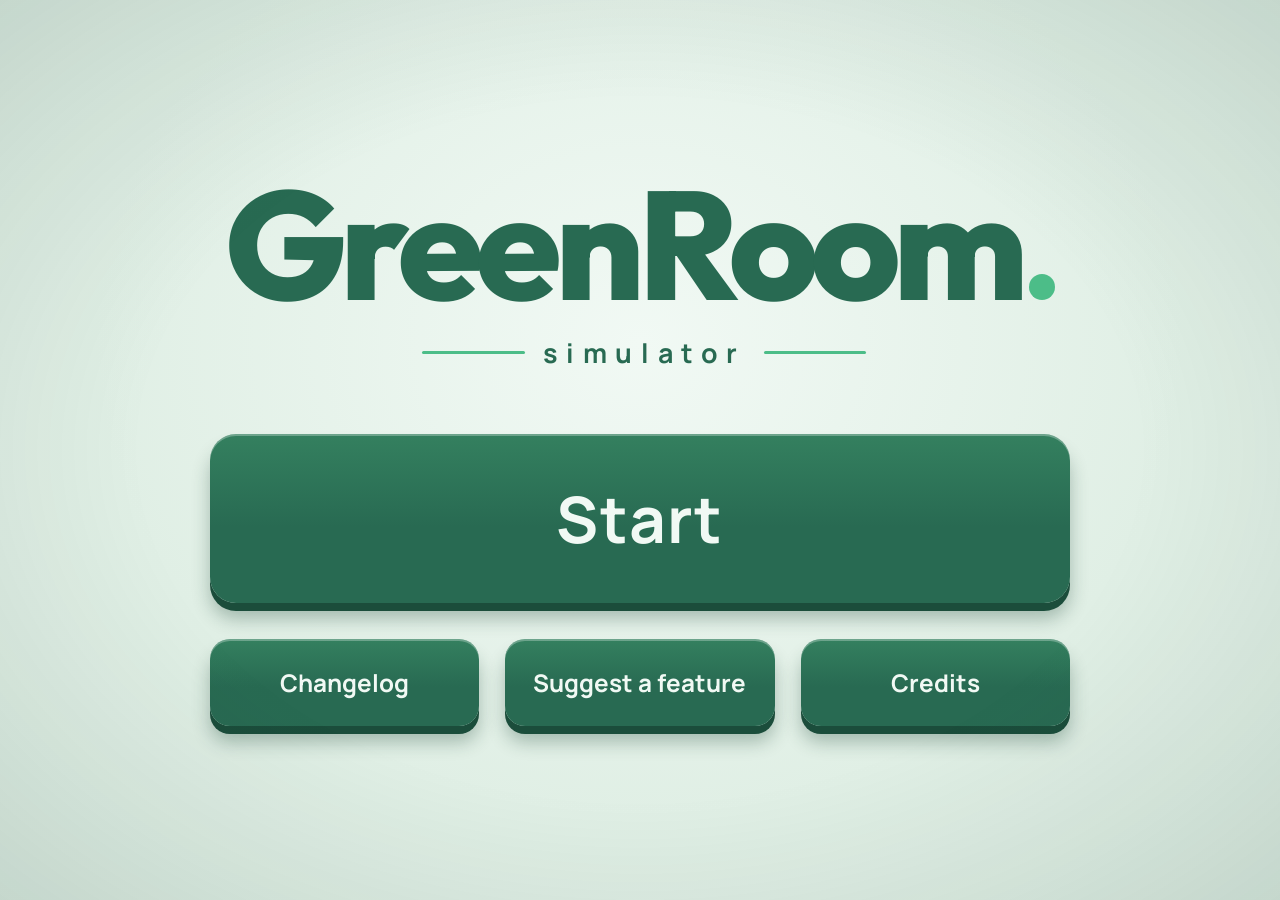
==== index.html @ e1359820 "Add files via upload" ====
<!DOCTYPE html>
<html lang="en">
<head>
  <meta charset="utf-8">
  <meta name="viewport" content="width=device-width, initial-scale=1">
  <title>GreenRoom Simulator</title>

  <!-- Fonts: Outfit (logo/titles) and Manrope (buttons/text). Falls back to system fonts if offline. -->
  <link rel="preconnect" href="https://fonts.googleapis.com">
  <link rel="preconnect" href="https://fonts.gstatic.com" crossorigin>
  <link href="https://fonts.googleapis.com/css2?family=Manrope:wght@700&family=Outfit:wght@800&display=swap" rel="stylesheet">

  <!-- Styles (each file covers one area, see the notes at the top of each) -->
  <link rel="stylesheet" href="css/base.css">     <!-- colours, buttons, screen switching -->
  <link rel="stylesheet" href="css/home.css">     <!-- home screen -->
  <link rel="stylesheet" href="css/pages.css">    <!-- page headers + placeholder pages -->
  <link rel="stylesheet" href="css/setup.css">    <!-- setup screen (settings + cast) -->
  <link rel="stylesheet" href="css/episode.css">  <!-- basic episode screen (GRX test UI) -->
</head>
<body>

  <!-- ==========================================================
       SCREENS
       Each screen is a <section class="screen" data-screen="name">.
       Only the one with class "is-active" is visible.
       Buttons with data-goto="name" switch to that screen
       (handled in js/main.js + js/navigation.js).
       The page address shows the screen too (e.g. index.html#setup),
       so the browser Back button works and you can jump straight
       to a screen while editing.
       ========================================================== -->


  <!-- ============ HOME ============ -->
  <section class="screen screen--home is-active" data-screen="home">

    <!-- Logo -->
    <div class="brand">
      <h1 class="wordmark">GreenRoom<i class="dot"></i></h1>
      <p class="tag">simulator</p>
    </div>

    <!-- Main menu -->
    <nav class="menu" aria-label="Main menu">
      <button class="btn start" data-goto="setup" data-autofocus>Start</button>
      <div class="row">
        <button class="btn minor" data-goto="changelog">Changelog</button>
        <button class="btn minor" data-goto="suggest">Suggest a feature</button>
        <button class="btn minor" data-goto="credits">Credits</button>
      </div>
    </nav>

  </section>


  <!-- ============ SETUP (opened by Start) ============
       LEFT:  season settings (format, premiere, finale)
              built by js/setup.js from js/data/options.js
       RIGHT: search + random on top, search results, then your cast
              built by js/cast.js from js/data/queens.js
       ============================================================ -->
  <section class="screen screen--setup" data-screen="setup" aria-labelledby="title-setup">
    <div class="page-head">
      <div class="page-header">
        <button class="btn back" data-goto="home">Back</button>
        <h2 class="page-title" id="title-setup" tabindex="-1" data-autofocus>Set up your season</h2>
      </div>
      <p class="page-sub">Choose the format on the left, then find your cast on the right.</p>
    </div>

    <div class="setup-body">

      <!-- LEFT: season settings -->
      <aside class="settings-panel" aria-label="Season settings">
        <h3 class="panel-title">Season settings</h3>
        <p class="settings-note">These options are placeholders for now. They are recorded, but don't change the season yet.</p>
        <div id="settings"></div>
      </aside>

      <!-- RIGHT: search, results, then your cast underneath -->
      <div class="cast-panel">
        <h3 class="panel-title">Find your cast</h3>

        <div class="cast-toolbar">
          <input class="search" id="queen-search" type="search" placeholder="Search queens" aria-label="Search queens" autocomplete="off">
          <button class="btn random" id="random-queen">Random queen</button>
        </div>
        <p class="results-count" id="results-count" aria-live="polite"></p>

        <!-- Results: a message until you search, then the top 10 queens (js/cast.js) -->
        <div class="results">
          <p class="empty-state" id="grid-message" hidden></p>
          <div class="queen-grid" id="queen-grid"></div>
        </div>

        <!-- Your cast: a card for every queen picked (built by js/cast.js) -->
        <div class="cast-box" role="region" aria-label="Your cast">
          <div class="cast-box-head">
            <div class="cast-box-title">
              <h3 class="panel-title">Your cast</h3>
              <span class="cast-count" id="cast-count"></span>
            </div>
            <div class="cast-box-actions">
              <button class="btn small" id="cast-clear">Clear</button>
              <button class="btn small" id="cast-continue" disabled>Continue</button>
            </div>
          </div>
          <p class="cast-hint" id="cast-hint"></p>
          <div class="cast-grid" id="cast-grid"></div>
        </div>
      </div>

    </div>

    <!-- Read out by screen readers when the cast changes -->
    <p class="sr-only" id="cast-status" aria-live="polite"></p>
  </section>


  <!-- ============ EPISODE (opened by Continue on the setup screen) ============
       Basic text output from GRX, built by js/episode.js. Replace later. -->
  <section class="screen screen--page screen--episode" data-screen="episode" aria-labelledby="title-episode">
    <div class="page-head">
      <div class="page-header">
        <button class="btn back" data-goto="setup">Back</button>
        <h2 class="page-title" id="title-episode" tabindex="-1" data-autofocus>Season</h2>
      </div>
    </div>
    <div class="episode-actions">
      <button class="btn" id="ep-next">Continue</button>
      <button class="btn" id="ep-all">Skip to end of season</button>
      <button class="btn" id="ep-new">New season</button>
      <button class="btn" id="ep-sim">Simulate 300 seasons</button>
    </div>
    <div class="episode-log" id="episode-log" aria-live="polite"></div>
  </section>


  <!-- ============ CHANGELOG ============ -->
  <section class="screen screen--page" data-screen="changelog" aria-labelledby="title-changelog">
    <div class="page-head">
      <div class="page-header">
        <button class="btn back" data-goto="home">Back</button>
        <h2 class="page-title" id="title-changelog" tabindex="-1" data-autofocus>Changelog</h2>
      </div>
    </div>
    <div class="placeholder-card">
      <p>Version history will show up here.</p>
    </div>
  </section>


  <!-- ============ SUGGEST A FEATURE ============ -->
  <section class="screen screen--page" data-screen="suggest" aria-labelledby="title-suggest">
    <div class="page-head">
      <div class="page-header">
        <button class="btn back" data-goto="home">Back</button>
        <h2 class="page-title" id="title-suggest" tabindex="-1" data-autofocus>Suggest a feature</h2>
      </div>
    </div>
    <div class="placeholder-card">
      <p>A way to send feature ideas will go here.</p>
    </div>
  </section>


  <!-- ============ CREDITS ============ -->
  <section class="screen screen--page" data-screen="credits" aria-labelledby="title-credits">
    <div class="page-head">
      <div class="page-header">
        <button class="btn back" data-goto="home">Back</button>
        <h2 class="page-title" id="title-credits" tabindex="-1" data-autofocus>Credits</h2>
      </div>
    </div>
    <div class="placeholder-card">
      <p>Credits will go here.</p>
    </div>
  </section>


  <!-- Scripts (defer = run after the page has loaded, in this order) -->
  <script src="js/data/queens.js" defer></script>
  <script src="js/data/options.js" defer></script>
  <script src="js/navigation.js" defer></script>
  <script src="js/setup.js" defer></script>
  <script src="js/cast.js" defer></script>
  <script src="js/grx/grx-config.js" defer></script>
  <script src="js/grx/grx-engine.js" defer></script>
  <script src="js/episode.js" defer></script>
  <script src="js/main.js" defer></script>
</body>
</html>
---- css/base.css ----
/* ==========================================================================
   GreenRoom Simulator - css/base.css
   Shared foundations used by every screen. Load this first.
   Sections:
     1. Design tokens (colours and fonts, edit the look here)
     2. Base / page
     3. Screens (show/hide + switching animation)
     4. Buttons (shared 3D look)
     5. Accessibility (reduced motion)
   ========================================================================== */


/* ---------- 1. Design tokens ----------
   One hue family (green ~150deg). Change a value here and it updates everywhere. */
:root {
  /* Page */
  --bg: #e0efe5;
  --bg-glow: #f1f9f4;

  /* Main green: text and buttons */
  --ink: #286a52;
  --ink-light: #34805f;        /* top of the button gradient */
  --ink-edge: #1b4d3b;         /* the 3D "underside" of buttons */
  --ink-deep: #123a2b;         /* dark text on bright accent */

  /* Bright accent: hover states, logo dot */
  --accent: #4cbd88;
  --accent-light: #67d09f;     /* top of the hover gradient */
  --accent-edge: #2f9266;
  --accent-soft: rgba(76, 189, 136, 0.5);
  --accent-clear: rgba(76, 189, 136, 0);

  --pale: #f1f9f4;             /* light text on dark green */
  --mint: #8ce6b9;             /* light green for small highlights on dark */

  /* Fonts */
  --font-logo: "Outfit", "Arial Black", Impact, sans-serif;
  --font-body: "Manrope", "Segoe UI", "Helvetica Neue", Arial, sans-serif;
}


/* ---------- 2. Base / page ---------- */
* { box-sizing: border-box; }

/* Make the "hidden" attribute always win over display settings */
[hidden] { display: none !important; }

/* Text for screen readers only */
.sr-only {
  position: absolute;
  width: 1px;
  height: 1px;
  margin: -1px;
  padding: 0;
  overflow: hidden;
  clip: rect(0 0 0 0);
  white-space: nowrap;
  border: 0;
}

html, body {
  margin: 0;
  min-height: 100%;
}

body {
  font-family: var(--font-body);
  color: var(--ink);
  background: radial-gradient(ellipse at 50% 38%, var(--bg-glow) 0%, var(--bg) 60%);
  background-attachment: fixed;
  overflow-x: hidden;
}

/* Very light vignette for depth. Raise the last number (0.13) for a stronger one. */
body::after {
  content: "";
  position: fixed;
  inset: 0;
  pointer-events: none;
  background: radial-gradient(ellipse at center, transparent 55%, rgba(18, 58, 43, 0.13) 100%);
}


/* ---------- 3. Screens ----------
   Only the screen with .is-active is shown (js/navigation.js toggles it). */
.screen {
  display: none;
  min-height: 100vh;
  flex-direction: column;
  align-items: center;
  padding: clamp(24px, 5vh, 64px) clamp(18px, 5vw, 80px);
  text-align: center;
}

.screen.is-active {
  display: flex;
  animation: screen-in 0.25s ease both;
}

@keyframes screen-in {
  from { opacity: 0; transform: translateY(8px); }
  to   { opacity: 1; transform: none; }
}


/* ---------- 4. Buttons (shared 3D look) ----------
   --edge = colour of the solid underside, --lift = how tall the underside is. */
.btn {
  --edge: var(--ink-edge);
  --lift: 8px;

  width: 100%;
  font: inherit;
  font-weight: 700;
  color: var(--pale);
  background: linear-gradient(180deg, var(--ink-light) 0%, var(--ink) 55%);
  border: 0;
  border-radius: 20px;
  cursor: pointer;
  position: relative;
  touch-action: manipulation;                     /* no double-tap-to-zoom delay */
  -webkit-tap-highlight-color: transparent;
  box-shadow:
    inset 0 2px 0 rgba(255, 255, 255, 0.28),                      /* top highlight */
    0 var(--lift) 0 var(--edge),                                   /* solid underside */
    0 calc(var(--lift) + 8px) 18px rgba(18, 58, 43, 0.3);          /* soft drop shadow */
  transition: transform 0.14s ease, background 0.14s ease, color 0.14s ease, box-shadow 0.14s ease;
}

/* Invisible extra hit area above and below the button. The button moves when
   pressed, and without this a click near its top edge could end up "off" the
   button and be ignored. */
.btn::after {
  content: "";
  position: absolute;
  inset: -10px 0;
}

/* Keyboard focus: lift, grow, turn bright green */
.btn:not(:disabled):focus-visible {
  --edge: var(--accent-edge);
  --lift: 10px;
  transform: translateY(-3px) scale(1.05);
  background: linear-gradient(180deg, var(--accent-light) 0%, var(--accent) 55%);
  color: var(--ink-deep);
  outline: none;
}

/* Mouse hover: same look. Only on devices that really hover (mouse/trackpad).
   On touch screens a hover style "sticks" after a tap, and the browser can
   swallow the first tap, so you had to tap twice. */
@media (hover: hover) and (pointer: fine) {
  .btn:not(:disabled):hover {
    --edge: var(--accent-edge);
    --lift: 10px;
    transform: translateY(-3px) scale(1.05);
    background: linear-gradient(180deg, var(--accent-light) 0%, var(--accent) 55%);
    color: var(--ink-deep);
    outline: none;
  }

  /* Pressed while hovered: keep the same size, only sink (size stays the same
     so the pointer can't slip off the edge) */
  .btn:not(:disabled):hover:active {
    transform: translateY(5px) scale(1.05);
  }
}

/* Pressed: sink into the page */
.btn:not(:disabled):active {
  --lift: 2px;
  transform: translateY(5px);
}

/* Disabled: faded and flat */
.btn:disabled {
  opacity: 0.45;
  cursor: not-allowed;
  box-shadow:
    inset 0 2px 0 rgba(255, 255, 255, 0.2),
    0 4px 0 var(--edge);
}


/* ---------- 5. Accessibility ---------- */
@media (prefers-reduced-motion: reduce) {
  .screen.is-active { animation: none; }
  .btn { transition: none; }
}
---- css/home.css ----
/* ==========================================================================
   GreenRoom Simulator - css/home.css
   The home screen: logo (wordmark) and the main menu buttons.
   Sections:
     1. Home screen layout, logo and menu
     2. Accessibility (reduced motion)
   ========================================================================== */


/* ---------- 1. Home screen ---------- */
.screen--home {
  justify-content: center;
  gap: clamp(36px, 7vh, 80px);
}

/* Logo (wordmark) */
.brand { user-select: none; }

.wordmark {
  margin: 0;
  font-family: var(--font-logo);
  font-weight: 800;
  font-size: clamp(3.4rem, 12vw, 12rem);   /* min, scales with screen, max */
  line-height: 0.9;
  letter-spacing: -0.045em;
  color: var(--ink);
  white-space: nowrap;
}

/* The pulsing green dot after "GreenRoom" */
.dot {
  display: inline-block;
  width: 0.17em;
  height: 0.17em;
  margin-left: 0.05em;
  border-radius: 50%;
  background: var(--accent);
  animation: live 2.6s ease-out infinite;
}

@keyframes live {
  0%   { box-shadow: 0 0 0 0 var(--accent-soft); }
  70%  { box-shadow: 0 0 0 0.2em var(--accent-clear); }
  100% { box-shadow: 0 0 0 0 var(--accent-clear); }
}

/* "simulator" underneath, with a line either side */
.tag {
  margin: clamp(14px, 2.4vh, 28px) 0 0;
  display: flex;
  align-items: center;
  justify-content: center;
  gap: 18px;
  padding-left: 0.32em;          /* balances the letter-spacing */
  font-weight: 700;
  font-size: clamp(1rem, 2.1vw, 1.7rem);
  letter-spacing: 0.32em;
  color: var(--ink);
}

.tag::before,
.tag::after {
  content: "";
  width: clamp(36px, 8vw, 120px);
  height: 3px;
  border-radius: 2px;
  background: var(--accent);
}

/* Menu layout */
.menu {
  width: min(100%, 860px);
  display: flex;
  flex-direction: column;
  gap: clamp(22px, 3.6vw, 36px);
}

/* The three smaller buttons in a line */
.row {
  display: grid;
  grid-template-columns: repeat(3, 1fr);
  gap: clamp(14px, 2.2vw, 26px);
}

/* The big main button */
.btn.start {
  font-size: clamp(2.3rem, 5vw, 4.2rem);
  padding: clamp(24px, 4.6vh, 48px) 20px;
  border-radius: 26px;
  letter-spacing: 0.02em;
}

/* The three smaller buttons */
.btn.minor {
  font-size: clamp(0.95rem, 1.9vw, 1.55rem);
  padding: clamp(16px, 3vh, 30px) 12px;
}

/* Phones: stack the three small buttons */
@media (max-width: 560px) {
  .row { grid-template-columns: 1fr; }
}


/* ---------- 2. Accessibility ---------- */
@media (prefers-reduced-motion: reduce) {
  .dot { animation: none; }
}
---- css/pages.css ----
/* ==========================================================================
   GreenRoom Simulator - css/pages.css
   Pieces shared by every sub-screen (Back button bar, page title) and the
   simple placeholder pages (Changelog, Suggest a feature, Credits).
   ========================================================================== */


/* ---------- Placeholder pages and shared page header ---------- */
.screen--page {
  --page-width: 860px;                 /* content width; screens can override */
  justify-content: flex-start;
  gap: clamp(24px, 5vh, 48px);
}

.btn.back {
  --lift: 6px;
  width: auto;
  font-size: clamp(1rem, 1.8vw, 1.3rem);
  padding: 14px 32px;
  border-radius: 16px;
}

.page-title {
  margin: 0;
  font-family: var(--font-logo);
  font-weight: 800;
  font-size: clamp(2rem, 5.2vw, 4rem);
  line-height: 1;
  letter-spacing: -0.03em;
  color: var(--ink);
  outline: none;
}

/* Dashed box that marks "something goes here later" */
.placeholder-card {
  width: min(100%, var(--page-width));
  flex: 1;
  max-height: 520px;
  min-height: 240px;
  display: flex;
  align-items: center;
  justify-content: center;
  padding: 32px;
  border: 3px dashed rgba(40, 106, 82, 0.4);
  border-radius: 26px;
  background: rgba(255, 255, 255, 0.35);
}

.placeholder-card p {
  margin: 0;
  max-width: 34ch;
  font-weight: 700;
  font-size: clamp(1.05rem, 2vw, 1.5rem);
  line-height: 1.4;
  color: var(--ink);
}


/* Page header: Back button and title on one line, description underneath */
.page-head {
  width: min(100%, var(--page-width));
  display: grid;
  gap: 12px;
  justify-items: center;
}

/* Back button on the left, title in the middle, level with each other */
.page-header {
  width: 100%;
  display: grid;
  grid-template-columns: 1fr auto 1fr;
  align-items: center;
  gap: 16px;
}

.page-header .back { justify-self: start; }
.page-header .page-title { grid-column: 2; text-align: center; }

/* Phones: Back button above the title */
@media (max-width: 640px) {
  .page-header {
    grid-template-columns: 1fr;
    justify-items: center;
  }
  .page-header .back { justify-self: start; }
  .page-header .page-title { grid-column: 1; }
}

.page-sub {
  margin: 0;
  font-weight: 700;
  font-size: clamp(1rem, 2vw, 1.35rem);
  color: var(--ink);
}
---- css/setup.css ----
/* ==========================================================================
   GreenRoom Simulator - css/setup.css
   The setup screen: season settings on the LEFT, cast on the RIGHT.
   Sections:
     1. Layout (two columns, stacks on small screens)
     2. Season settings panel (left)
     3. Cast panel (right): search, results, your cast
     4. Accessibility (reduced motion)
   Only the page itself scrolls (no scroll areas inside panels).
   ========================================================================== */


/* ---------- 1. Layout ---------- */
.screen--setup {
  --page-width: 1280px;
  justify-content: flex-start;
  gap: clamp(20px, 4vh, 36px);
  padding-bottom: 28px;
}

.setup-body {
  width: min(100%, var(--page-width));
  display: grid;
  grid-template-columns: minmax(360px, 6fr) minmax(0, 5fr);   /* settings | cast */
  gap: 28px;
  align-items: start;
  text-align: left;
}

/* Smaller screens: settings on top, cast underneath */
@media (max-width: 980px) {
  .setup-body { grid-template-columns: 1fr; }
}

.panel-title {
  margin: 0;
  font-family: var(--font-logo);
  font-weight: 800;
  font-size: 1.6rem;
  letter-spacing: -0.02em;
  color: var(--ink);
}


/* ---------- 2. Season settings panel (left) ---------- */
.settings-panel {
  padding: clamp(22px, 3vw, 36px);
  background: rgba(255, 255, 255, 0.45);
  border: 2px solid rgba(40, 106, 82, 0.18);
  border-radius: 28px;
  box-shadow: 0 8px 20px rgba(18, 58, 43, 0.12);
}

.settings-panel .panel-title { font-size: clamp(1.8rem, 3vw, 2.3rem); }

.settings-note {
  margin: 14px 0 6px;
  padding: 10px 14px;
  font-size: 0.9rem;
  font-weight: 700;
  line-height: 1.4;
  color: var(--ink-deep);
  background: rgba(76, 189, 136, 0.2);
  border-radius: 12px;
}

/* One group of options (Format, Premiere, Finale) */
.group {
  padding: 28px 0 4px;
}

.group + .group {
  margin-top: 24px;
  border-top: 2px solid rgba(40, 106, 82, 0.15);
}

.group-title {
  margin: 0;
  font-family: var(--font-logo);
  font-weight: 800;
  font-size: clamp(1.5rem, 2.4vw, 1.9rem);
  letter-spacing: -0.02em;
  color: var(--ink);
}

.group-help {
  margin: 6px 0 0;
  font-size: 0.95rem;
  font-weight: 700;
  line-height: 1.4;
  opacity: 0.75;
}

/* The choices sit side by side as big tiles, wrapping when space runs out */
.options {
  display: grid;
  grid-template-columns: repeat(auto-fit, minmax(150px, 1fr));
  gap: 12px;
  margin-top: 18px;
}

/* One option tile. The real radio/checkbox is invisible but covers the tile,
   so clicks and keyboard focus work normally. */
.opt {
  position: relative;
  display: block;
}

.opt input {
  position: absolute;
  inset: 0;
  z-index: 1;
  width: 100%;
  height: 100%;
  margin: 0;
  opacity: 0;
  cursor: pointer;
  touch-action: manipulation;
}

.opt-box {
  display: flex;
  align-items: center;
  gap: 14px;
  height: 100%;
  min-height: 88px;
  padding: 16px 18px;
  font-size: 1.1rem;
  font-weight: 700;
  line-height: 1.2;
  color: var(--ink);
  background: rgba(255, 255, 255, 0.6);
  border: 2px solid rgba(40, 106, 82, 0.25);
  border-radius: 18px;
  transition: border-color 0.14s ease, background 0.14s ease, box-shadow 0.14s ease;
}

/* Round marker for pick-one, square marker for switch-on/off */
.opt-box::before {
  content: "";
  flex: 0 0 24px;
  height: 24px;
  border: 2px solid var(--ink);
  border-radius: 50%;
  background: transparent;
  transition: background 0.14s ease, border-color 0.14s ease;
}

.opt--multi .opt-box::before { border-radius: 7px; }

@media (hover: hover) and (pointer: fine) {
  .opt:hover .opt-box { border-color: var(--accent); }
}

.opt input:checked + .opt-box {
  background: #fff;
  border-color: var(--accent);
  box-shadow: 0 4px 0 var(--accent-edge);
}

.opt input:checked + .opt-box::before {
  background: var(--accent);
  border-color: var(--accent-edge);
  box-shadow: inset 0 0 0 4px #fff;
}

.opt input:focus-visible + .opt-box {
  outline: 3px solid var(--accent);
  outline-offset: 2px;
}

.opt-text {
  display: grid;
  gap: 2px;
}

.opt-note {
  font-size: 0.85rem;
  font-weight: 700;
  opacity: 0.7;
}


/* ---------- 3. Cast panel (right) ---------- */
.cast-panel {
  min-width: 0;                 /* lets the grid shrink instead of overflowing */
  display: flex;
  flex-direction: column;
  gap: 22px;
}

/* Search box + Random button */
.cast-toolbar {
  display: flex;
  flex-wrap: wrap;
  align-items: stretch;
  gap: 16px;
  padding-bottom: 8px;           /* room for the button's 3D underside */
}

.search {
  flex: 1 1 260px;
  min-width: 0;
  font: inherit;
  font-weight: 700;
  font-size: clamp(1.05rem, 2vw, 1.35rem);
  padding: 14px 18px;
  color: var(--ink-deep);
  background: rgba(255, 255, 255, 0.7);
  border: 3px solid rgba(40, 106, 82, 0.35);
  border-radius: 18px;
  box-shadow: inset 0 3px 6px rgba(18, 58, 43, 0.12);
  outline: none;
  transition: border-color 0.14s ease, box-shadow 0.14s ease;
}

.search::placeholder { color: rgba(40, 106, 82, 0.6); }

.search:focus {
  border-color: var(--accent);
  box-shadow: inset 0 3px 6px rgba(18, 58, 43, 0.12), 0 0 0 4px var(--accent-soft);
}

.btn.random {
  flex: 0 0 auto;
  width: auto;
  font-size: clamp(1rem, 1.8vw, 1.2rem);
  padding: 14px 26px;
}

.results-count {
  margin: 0;
  font-weight: 700;
  color: var(--ink);
  opacity: 0.8;
}

/* Queen cards: just the photo with the name over the bottom */
.queen-grid {
  display: grid;
  --name-size: 0.78rem;                      /* name text: normal / long / very long names */
  --name-size-long: 0.7rem;
  --name-size-xlong: 0.62rem;
  grid-template-columns: repeat(5, 1fr);     /* 5 wide: 10 results make 2 rows */
  gap: 10px;
  padding: 6px 6px 8px;            /* room so the picked ring isn't cut off */
}

/* Phones: 3 wide so the cards stay easy to tap */
@media (max-width: 640px) {
  .queen-grid { grid-template-columns: repeat(3, 1fr); }
}

/* The results area keeps its height, so the page doesn't jump when the
   message is replaced by cards */
.results { min-height: 250px; }

.queen-card {
  position: relative;
  display: block;
  width: 100%;
  padding: 0;
  overflow: hidden;
  font: inherit;
  text-align: left;
  color: #fff;
  background: transparent;
  border: 0;
  border-radius: 14px;
  cursor: pointer;
  touch-action: manipulation;
  -webkit-tap-highlight-color: transparent;
  box-shadow: 0 5px 12px rgba(18, 58, 43, 0.22);
  transition: transform 0.14s ease, box-shadow 0.14s ease, opacity 0.14s ease;
}

/* Keeps every card a 4:5 portrait */
.queen-card::before {
  content: "";
  display: block;
  padding-top: 125%;
}

.queen-card:focus-visible {
  outline: 4px solid var(--accent);
  outline-offset: 3px;
}

/* Hover only on devices that really hover (see the note in base.css) */
@media (hover: hover) and (pointer: fine) {
  .queen-card:not(:disabled):hover {
    transform: translateY(-4px) scale(1.04);
    box-shadow: 0 12px 22px rgba(18, 58, 43, 0.32);
  }
}

.queen-card.is-selected {
  box-shadow: 0 0 0 4px var(--accent), 0 8px 18px rgba(18, 58, 43, 0.3);
}

.queen-card:disabled {
  opacity: 0.4;
  cursor: not-allowed;
}

.queen-card.just-added { animation: pop 0.5s ease; }

@keyframes pop {
  0%   { transform: scale(1); }
  40%  { transform: scale(1.08); }
  100% { transform: scale(1); }
}

/* Photo fills the whole card (silhouette shows if there is no photo) */
.portrait {
  position: absolute;
  inset: 0;
  display: block;
  overflow: hidden;
  background: linear-gradient(160deg, #d3e9dc, #8fc3a8);
}

.portrait::before {                 /* head */
  content: "";
  position: absolute;
  left: 33%;
  top: 22%;
  width: 34%;
  height: 0;
  padding-top: 34%;
  border-radius: 50%;
  background: rgba(255, 255, 255, 0.65);
}

.portrait::after {                  /* shoulders */
  content: "";
  position: absolute;
  left: 14%;
  bottom: -6%;
  width: 72%;
  height: 40%;
  border-radius: 50% 50% 0 0;
  background: rgba(255, 255, 255, 0.65);
}

.portrait img {
  position: absolute;
  inset: 0;
  z-index: 1;
  width: 100%;
  height: 100%;
  object-fit: cover;
  object-position: 50% 20%;         /* keep faces in frame */
}

/* Name on a soft dark fade at the bottom */
.queen-name {
  position: absolute;
  left: 0;
  right: 0;
  bottom: 0;
  z-index: 2;
  padding: 34px 7px 8px;
  font-family: var(--font-logo);
  font-weight: 800;
  font-size: var(--name-size);
  line-height: 1.12;
  overflow-wrap: anywhere;          /* safety net: never let a long word run off the card */
  letter-spacing: -0.01em;
  text-shadow: 0 1px 3px rgba(0, 0, 0, 0.5);
  background: linear-gradient(to top, rgba(10, 36, 26, 0.92) 0%, rgba(10, 36, 26, 0.6) 55%, rgba(10, 36, 26, 0) 100%);
  display: -webkit-box;
  -webkit-box-orient: vertical;
  -webkit-line-clamp: 3;            /* names can use up to 3 lines */
  overflow: hidden;
}

/* Longer names get smaller text so they fit fully (set in js/cast.js) */
.queen-name.is-long  { font-size: var(--name-size-long); }
.queen-name.is-xlong { font-size: var(--name-size-xlong); }

/* Tick in the corner of picked queens */
.queen-check {
  display: none;
  position: absolute;
  top: 6px;
  right: 6px;
  z-index: 3;
  width: 22px;
  height: 22px;
  border-radius: 50%;
  background: var(--accent);
  box-shadow: 0 0 0 3px #fff;
}

.queen-check::after {
  content: "";
  position: absolute;
  left: 5px;
  top: 5px;
  width: 10px;
  height: 5px;
  border-left: 3px solid var(--ink-deep);
  border-bottom: 3px solid var(--ink-deep);
  transform: rotate(-45deg);
}

.queen-card.is-selected .queen-check { display: block; }

/* Loading / error / "no results" message */
.empty-state {
  min-height: 250px;
  margin: 0;
  padding: 32px;
  display: flex;
  align-items: center;
  justify-content: center;
  text-align: center;
  font-weight: 700;
  border: 3px dashed rgba(40, 106, 82, 0.4);
  border-radius: 22px;
  background: rgba(255, 255, 255, 0.35);
}

/* Your cast: a light card like the season settings, holding a card per queen */
.cast-box {
  display: flex;
  flex-direction: column;
  gap: 14px;
  padding: clamp(18px, 2.4vw, 28px);
  background: rgba(255, 255, 255, 0.45);
  border: 2px solid rgba(40, 106, 82, 0.18);
  border-radius: 28px;
  box-shadow: 0 8px 20px rgba(18, 58, 43, 0.12);
}

.cast-box-head {
  display: flex;
  flex-wrap: wrap;
  align-items: center;
  gap: 12px 16px;
  padding-bottom: 6px;             /* room for the buttons' 3D underside */
}

.cast-box-title {
  display: flex;
  align-items: baseline;
  gap: 12px;
  margin-right: auto;
}

.cast-count {
  font-family: var(--font-logo);
  font-weight: 800;
  font-size: 1.2rem;
  color: var(--accent-edge);
}

.cast-box-actions {
  display: flex;
  gap: 12px;
}

.btn.small {
  --lift: 5px;
  width: auto;
  font-size: 1rem;
  padding: 12px 24px;
  border-radius: 14px;
}

.cast-hint {
  margin: 0;
  font-size: 0.95rem;
  font-weight: 700;
  line-height: 1.4;
  color: var(--ink);
  opacity: 0.75;
}

/* 4 cards across, so every queen is big and easy to see. The box simply
   grows as queens are added (and hides the grid while it is empty). */
.cast-grid {
  --name-size: 0.9rem;
  --name-size-long: 0.8rem;
  --name-size-xlong: 0.7rem;
  display: grid;
  grid-template-columns: repeat(4, 1fr);
  gap: 12px;
  padding: 2px;
}

.cast-grid:empty { display: none; }

@media (max-width: 640px) {
  .cast-grid { grid-template-columns: repeat(3, 1fr); }
}

/* Small "x" in the corner: click the card to remove her */
.queen-remove {
  position: absolute;
  top: 6px;
  right: 6px;
  z-index: 3;
  width: 24px;
  height: 24px;
  border-radius: 50%;
  font-size: 17px;
  font-weight: 800;
  line-height: 22px;
  text-align: center;
  color: var(--ink-deep);
  background: rgba(255, 255, 255, 0.92);
  box-shadow: 0 1px 4px rgba(0, 0, 0, 0.3);
}

/* ---------- 4. Accessibility ---------- */
@media (prefers-reduced-motion: reduce) {
  .queen-card, .search, .opt-box, .opt-box::before { transition: none; }
  .queen-card.just-added { animation: none; }
}
---- css/episode.css ----
/* GreenRoom Simulator - css/episode.css
   Very basic Episode screen for testing GRX. Restyle freely later. */
.screen--episode { --page-width: 900px; justify-content: flex-start; gap: 20px; }

.episode-actions { display: flex; flex-wrap: wrap; gap: 14px; padding-bottom: 8px; justify-content: center; }
.episode-actions .btn { width: auto; font-size: 1rem; padding: 12px 22px; --lift: 5px; border-radius: 14px; }

.episode-log {
  width: min(100%, var(--page-width));
  padding: 20px 24px;
  text-align: left;
  font-weight: 700;
  line-height: 1.5;
  background: rgba(255, 255, 255, 0.45);
  border: 2px solid rgba(40, 106, 82, 0.18);
  border-radius: 24px;
  overflow-x: auto;
}
.episode-log h4 { margin: 18px 0 6px; font-family: var(--font-logo); font-size: 1.3rem; }
.episode-log h4:first-child { margin-top: 0; }
.episode-log p { margin: 2px 0; }
.episode-log .elim { color: #a33; }
.episode-log table { border-collapse: collapse; font-size: 0.9rem; }
.episode-log th, .episode-log td { padding: 4px 12px; text-align: right; }
.episode-log th:first-child, .episode-log td:first-child { text-align: left; }
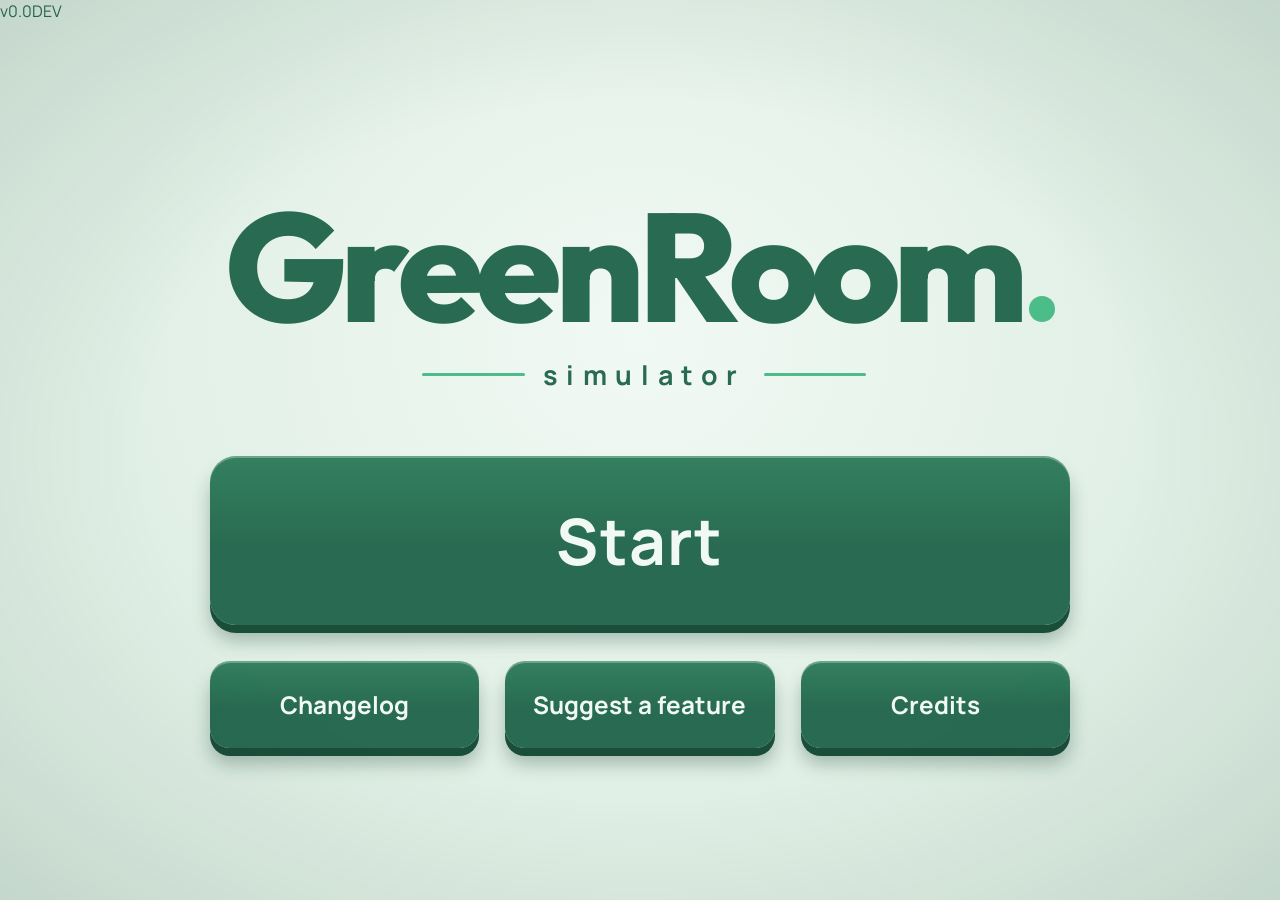
==== commit 44b63f85: "Add files via upload" ====
--- a/index.html
+++ b/index.html
@@ -8,7 +8,7 @@
   <!-- Fonts: Outfit (logo/titles) and Manrope (buttons/text). Falls back to system fonts if offline. -->
   <link rel="preconnect" href="https://fonts.googleapis.com">
   <link rel="preconnect" href="https://fonts.gstatic.com" crossorigin>
-  <link href="https://fonts.googleapis.com/css2?family=Manrope:wght@700&family=Outfit:wght@800&display=swap" rel="stylesheet">
+  <link href="https://fonts.googleapis.com/css2?family=Manrope:wght@500;700;800&family=Outfit:wght@800&family=Rubik:wght@400;500;700;900&display=swap" rel="stylesheet">
 
   <!-- Styles (each file covers one area, see the notes at the top of each) -->
   <link rel="stylesheet" href="css/base.css">     <!-- colours, buttons, screen switching -->
@@ -16,8 +16,12 @@
   <link rel="stylesheet" href="css/pages.css">    <!-- page headers + placeholder pages -->
   <link rel="stylesheet" href="css/setup.css">    <!-- setup screen (settings + cast) -->
   <link rel="stylesheet" href="css/episode.css">  <!-- basic episode screen (GRX test UI) -->
+  <link rel="stylesheet" href="css/track-record.css"> <!-- track record table -->
 </head>
 <body>
+
+  <!-- Version label: stuck to the top left of every screen. Change the text here when you release a new version. -->
+  <div class="version" id="app-version">v0.0DEV</div>
 
   <!-- ==========================================================
        SCREENS
@@ -73,7 +77,6 @@
       <!-- LEFT: season settings -->
       <aside class="settings-panel" aria-label="Season settings">
         <h3 class="panel-title">Season settings</h3>
-        <p class="settings-note">These options are placeholders for now. They are recorded, but don't change the season yet.</p>
         <div id="settings"></div>
       </aside>
 
@@ -125,14 +128,12 @@
         <button class="btn back" data-goto="setup">Back</button>
         <h2 class="page-title" id="title-episode" tabindex="-1" data-autofocus>Season</h2>
       </div>
+      <p class="page-sub" id="episode-label"></p>
     </div>
-    <div class="episode-actions">
+    <div class="episode-stage" id="episode-stage" aria-live="polite"></div>
+    <div class="episode-controls">
       <button class="btn" id="ep-next">Continue</button>
-      <button class="btn" id="ep-all">Skip to end of season</button>
-      <button class="btn" id="ep-new">New season</button>
-      <button class="btn" id="ep-sim">Simulate 300 seasons</button>
     </div>
-    <div class="episode-log" id="episode-log" aria-live="polite"></div>
   </section>
 
 
@@ -181,11 +182,15 @@
   <!-- Scripts (defer = run after the page has loaded, in this order) -->
   <script src="js/data/queens.js" defer></script>
   <script src="js/data/options.js" defer></script>
+  <script src="js/data/runway-themes.js" defer></script>
+  <script src="js/data/lipsync-songs.js" defer></script>
   <script src="js/navigation.js" defer></script>
   <script src="js/setup.js" defer></script>
   <script src="js/cast.js" defer></script>
   <script src="js/grx/grx-config.js" defer></script>
   <script src="js/grx/grx-engine.js" defer></script>
+  <script src="js/dev.js" defer></script>
+  <script src="js/track-record.js" defer></script>
   <script src="js/episode.js" defer></script>
   <script src="js/main.js" defer></script>
 </body>
--- a/css/setup.css
+++ b/css/setup.css
@@ -179,6 +179,83 @@
   font-weight: 700;
   opacity: 0.7;
 }
+
+
+/* Locked choices (still in development): blurred, lock icon on top.
+   They are buttons: clicking one opens the "coming soon" popup. */
+.opt--locked {
+  width: 100%;
+  padding: 0;
+  font: inherit;
+  text-align: left;
+  color: inherit;
+  background: none;
+  border: 0;
+  cursor: pointer;
+  touch-action: manipulation;
+  -webkit-tap-highlight-color: transparent;
+}
+
+.opt--locked .opt-box { opacity: 0.7; }
+
+.opt-lock {
+  position: absolute;
+  inset: 0;
+  display: grid;
+  place-items: center;
+  color: var(--ink);
+  background: rgba(224, 239, 229, 0.35);
+  border-radius: 18px;
+  -webkit-backdrop-filter: blur(4px);
+  backdrop-filter: blur(4px);
+  transition: background 0.14s ease;
+}
+
+.opt--locked:focus-visible { outline: 3px solid var(--accent); outline-offset: 2px; border-radius: 18px; }
+
+@media (hover: hover) and (pointer: fine) {
+  .opt--locked:hover .opt-box { border-color: rgba(40, 106, 82, 0.25); }   /* no green hover: it can't be picked */
+  .opt--locked:hover .opt-lock { background: rgba(224, 239, 229, 0.5); }
+}
+
+/* The "coming soon" popup (a native <dialog>, centred by the browser) */
+.modal {
+  width: min(90vw, 420px);
+  padding: 32px 28px 30px;
+  text-align: center;
+  color: var(--ink);
+  background: var(--pale);
+  border: 2px solid rgba(40, 106, 82, 0.25);
+  border-radius: 28px;
+  box-shadow: 0 20px 50px rgba(18, 58, 43, 0.4);
+}
+
+.modal[open] { animation: screen-in 0.2s ease both; }
+
+.modal::backdrop {
+  background: rgba(18, 58, 43, 0.5);
+  -webkit-backdrop-filter: blur(3px);
+  backdrop-filter: blur(3px);
+}
+
+.modal-icon { display: inline-flex; margin-bottom: 6px; color: var(--ink); }
+.modal-icon svg { width: 44px; height: 44px; }
+
+.modal-title {
+  margin: 0 0 10px;
+  font-family: var(--font-logo);
+  font-weight: 800;
+  font-size: 1.9rem;
+  letter-spacing: -0.02em;
+}
+
+.modal-text {
+  margin: 0 0 24px;
+  font-weight: 700;
+  line-height: 1.45;
+}
+
+.modal-dismiss { min-width: 150px; margin-bottom: 6px; }
 
 
 /* ---------- 3. Cast panel (right) ---------- */
@@ -469,6 +546,18 @@
   border-radius: 14px;
 }
 
+.cast-error {
+  margin: 0;
+  padding: 10px 14px;
+  font-size: 0.95rem;
+  font-weight: 700;
+  line-height: 1.4;
+  color: #7a1010;
+  background: rgba(255, 99, 71, 0.18);
+  border: 2px solid rgba(255, 99, 71, 0.55);
+  border-radius: 12px;
+}
+
 .cast-hint {
   margin: 0;
   font-size: 0.95rem;
@@ -516,6 +605,7 @@
 
 /* ---------- 4. Accessibility ---------- */
 @media (prefers-reduced-motion: reduce) {
-  .queen-card, .search, .opt-box, .opt-box::before { transition: none; }
+  .queen-card, .search, .opt-box, .opt-box::before, .opt-lock { transition: none; }
+  .modal[open] { animation: none; }
   .queen-card.just-added { animation: none; }
 }
--- a/css/episode.css
+++ b/css/episode.css
@@ -1,25 +1,278 @@
-/* GreenRoom Simulator - css/episode.css
-   Very basic Episode screen for testing GRX. Restyle freely later. */
-.screen--episode { --page-width: 900px; justify-content: flex-start; gap: 20px; }
-
-.episode-actions { display: flex; flex-wrap: wrap; gap: 14px; padding-bottom: 8px; justify-content: center; }
-.episode-actions .btn { width: auto; font-size: 1rem; padding: 12px 22px; --lift: 5px; border-radius: 14px; }
-
-.episode-log {
+/* ==========================================================================
+   GreenRoom Simulator - css/episode.css
+   Episode scenes: one stage per screen, with animated reveals.
+   Animation timing comes from --d (delay) set per card in js/episode.js.
+   ========================================================================== */
+
+.screen--episode { --page-width: 1000px; justify-content: flex-start; gap: 20px; }
+
+.episode-stage {
   width: min(100%, var(--page-width));
-  padding: 20px 24px;
-  text-align: left;
+  min-height: 56vh;
+  display: flex;
+  flex-direction: column;
+  align-items: center;
+  justify-content: center;
+  gap: 18px;
+  padding: 10px 0;
+}
+
+.episode-stage.is-new > * { animation: scene-in 0.4s ease both; }
+
+.scene-title {
+  margin: 0;
+  font-family: var(--font-logo);
+  font-weight: 800;
+  font-size: clamp(1.8rem, 5vw, 3.4rem);
+  letter-spacing: -0.03em;
+  line-height: 1.05;
+}
+.scene-kicker {
+  margin: 0;
   font-weight: 700;
-  line-height: 1.5;
-  background: rgba(255, 255, 255, 0.45);
+  letter-spacing: 0.28em;
+  text-transform: uppercase;
+  font-size: 0.85rem;
+  opacity: 0.7;
+}
+.scene-text { margin: 0; max-width: 40ch; font-weight: 700; font-size: clamp(1.05rem, 2.2vw, 1.5rem); line-height: 1.4; }
+.scene-big {
+  margin: 6px 0;
+  font-family: var(--font-logo);
+  font-weight: 800;
+  font-size: clamp(2.8rem, 11vw, 8rem);
+  letter-spacing: -0.045em;
+  line-height: 0.95;
+  animation: stamp 0.7s cubic-bezier(.2, 1.4, .4, 1) 0.3s both;
+}
+.scene-group-label { margin: 10px 0 0; font-family: var(--font-logo); font-size: 1.3rem; letter-spacing: 0.05em; }
+
+/* Rows of queens */
+.scene-row {
+  --card-w: clamp(96px, 17vw, 160px);
+  --name-size: 0.9rem; --name-size-long: 0.78rem; --name-size-xlong: 0.68rem;
+  display: flex;
+  flex-wrap: wrap;
+  justify-content: center;
+  align-items: flex-start;
+  gap: clamp(10px, 2vw, 22px);
+}
+.scene-row.is-big { --card-w: clamp(150px, 26vw, 250px); --name-size: 1.2rem; --name-size-long: 1rem; --name-size-xlong: 0.85rem; }
+
+.scene-item { width: var(--card-w); display: flex; flex-direction: column; align-items: center; gap: 10px; }
+.scene-card { cursor: default; animation: card-in 0.6s ease var(--d, 0s) both; }
+.scene-card:hover { transform: none; }
+
+/* Placement tag stamped under the card (colour codes) */
+.scene-tag {
+  padding: 5px 18px;
+  font-family: var(--font-body);
+  font-weight: 500;
+  font-size: 1rem;
+  letter-spacing: 0.08em;
+  color: #000;
+  background: #fff;
+  border-radius: 999px;
+  box-shadow: 0 0 0 2px rgba(0, 0, 0, 0.12), 0 3px 0 rgba(0, 0, 0, 0.25);
+  animation: stamp 0.5s cubic-bezier(.2, 1.4, .4, 1) calc(var(--d, 0s) + var(--tag-gap, 0.55s)) both;
+}
+.scene-tag.safe { color: #000; background: #fff; }
+.scene-tag.high { color: #000; background: #add8e6; }
+.scene-tag.top2 { color: #000; background: #00bfff; font-weight: 800; }
+.scene-tag.win  { color: #fff; background: #4169e1; font-weight: 800; font-size: 1.2rem;
+                  box-shadow: 0 3px 0 rgba(0, 0, 0, 0.25), 0 0 22px rgba(65, 105, 225, 0.55); }
+.scene-tag.low  { color: #000; background: #ea9999; }
+.scene-tag.btm  { color: #000; background: #ff6347; }
+.scene-tag.elim { color: #000; background: #ff0000; font-weight: 800; }
+
+/* Special cards */
+.scene-card.is-winner { box-shadow: 0 0 0 4px #4169e1, 0 0 34px rgba(65, 105, 225, 0.5); }
+.scene-card.is-glow   { animation: card-in 0.6s ease var(--d, 0s) both, glow 1.6s ease-in-out calc(var(--d, 0s) + 0.6s) infinite; }
+.scene-card.is-out    { animation: card-in 0.6s ease var(--d, 0s) both, sashay 2.4s ease calc(var(--d, 0s) + 1s) forwards; }
+
+.scene-vs {
+  align-self: center;
+  font-family: var(--font-logo);
+  font-weight: 800;
+  font-size: clamp(1.8rem, 5vw, 3.2rem);
+  color: var(--accent-edge);
+  animation: stamp 0.5s cubic-bezier(.2, 1.4, .4, 1) 0.9s both;
+}
+
+.episode-controls { padding-bottom: 12px; }
+.episode-controls .btn { width: auto; min-width: 220px; font-size: 1.3rem; padding: 16px 40px; }
+
+@keyframes scene-in  { from { opacity: 0; transform: translateY(10px); } to { opacity: 1; transform: none; } }
+@keyframes card-in   { from { opacity: 0; transform: translateY(34px) scale(0.88); } to { opacity: 1; transform: none; } }
+@keyframes stamp     { from { opacity: 0; transform: scale(2.2) rotate(-8deg); } to { opacity: 1; transform: none; } }
+@keyframes glow      { 0%, 100% { box-shadow: 0 5px 12px rgba(18, 58, 43, 0.22), 0 0 0 0 var(--accent-soft); }
+                       50%      { box-shadow: 0 5px 12px rgba(18, 58, 43, 0.22), 0 0 30px 8px var(--accent-soft); } }
+@keyframes sashay    { to { filter: grayscale(1) brightness(0.8); opacity: 0.55; transform: translateY(12px) rotate(-3deg) scale(0.96); } }
+
+@media (prefers-reduced-motion: reduce) {
+  .episode-stage.is-new > *, .episode-stage.is-new > .scene-late, .scene-cat, .scene-big, .scene-card, .scene-tag, .scene-vs { animation: none; }
+  .scene-card.is-out { filter: grayscale(1); opacity: 0.55; }
+}
+
+/* Text that appears after its queens have been revealed (--d = delay) */
+.episode-stage.is-new > .scene-late { animation: card-in 0.6s ease var(--d, 0s) both; }
+
+/* Episode number locked under the title: it never fades */
+#episode-label { min-height: 1.5em; }
+
+/* Developer panel (hidden when DEV.enabled is false, see js/dev.js) */
+.dev-panel {
+  position: fixed;
+  left: 10px;
+  bottom: 10px;
+  z-index: 50;
+  padding: 8px 12px;
+  font: 12px/1.45 ui-monospace, Menlo, Consolas, monospace;
+  white-space: pre;
+  color: #9fffc8;
+  background: rgba(0, 0, 0, 0.78);
+  border-radius: 8px;
+  pointer-events: none;
+}
+
+/* Smaller queen rows for the results screens (sized by screen HEIGHT so
+   everything fits without scrolling). Raise the numbers for bigger cards. */
+.scene-row.is-mid     { --card-w: clamp(80px, 15vh, 150px); }
+.scene-row.is-compact { --card-w: clamp(70px, 12vh, 120px); }
+.episode-stage.is-tight { gap: 8px; }
+.episode-stage.is-tight .scene-text { font-size: clamp(1rem, 1.8vw, 1.2rem); }
+
+/* Challenge performance: each category is its own block, queens on one row
+   with the category text underneath. Each category sits on its own line.
+   Card size: --card-w below. */
+.scene-cats {
+  width: 100%;
+  display: flex;
+  flex-direction: column;
+  align-items: center;
+  gap: 14px;
+}
+.scene-cat {
+  --card-w: clamp(68px, 11.5vh, 108px);
+  --name-size: 0.7rem; --name-size-long: 0.62rem; --name-size-xlong: 0.55rem;
+  max-width: 100%;
+  display: flex;
+  flex-direction: column;
+  align-items: center;
+  gap: 8px;
+  animation: card-in 0.6s ease var(--d, 0s) both;
+}
+.scene-cat-cards { display: flex; flex-wrap: wrap; justify-content: center; gap: 8px; }
+.scene-cat .queen-card { width: var(--card-w); flex: 0 0 auto; animation: none; }
+.scene-cat .queen-name { padding: 14px 3px 3px; }
+.scene-cat-text { font-weight: 800; font-size: clamp(1.05rem, 2vw, 1.4rem); }
+
+/* ==========================================================================
+   Finale: winner, runner up and guest colours, crown, confetti, recap
+   ========================================================================== */
+
+/* Bigger rows for the finalists (sized by width for 3, by height for the winner) */
+.scene-row.is-trio { --card-w: clamp(110px, 19vw, 200px); --name-size: 1.1rem; --name-size-long: 0.95rem; --name-size-xlong: 0.8rem; }
+.scene-row.is-hero { --card-w: clamp(130px, 26vh, 240px); --name-size: 1.2rem; --name-size-long: 1rem; --name-size-xlong: 0.85rem; }
+
+/* Finale tag colours */
+.scene-tag.guest  { color: #000; background: #cccccc; }
+.scene-tag.lost-r1 { color: #000; background: #ff7c00; font-weight: 800; font-size: 0.85rem; padding: 6px 16px;
+                     white-space: pre-line; text-align: center; line-height: 1.15; border-radius: 18px; }
+.scene-tag.finale-elim { color: #fff; background: #9e512c; font-weight: 800; box-shadow: 0 3px 0 rgba(0, 0, 0, 0.3); }
+.scene-tag.runner { color: #000; background: #d9d9d9; font-weight: 800; }
+.scene-tag.guest, .scene-tag.runner { padding: 4px 12px; font-size: 0.85rem; }
+.scene-tag.winner { padding: 6px 26px; color: #000; background: #ffd100; font-weight: 800; font-size: 1.3rem;
+                    box-shadow: 0 3px 0 rgba(0, 0, 0, 0.25), 0 0 26px rgba(255, 209, 0, 0.7); }
+
+/* The winner's card: gold ring that pulses */
+.scene-card.is-crowned {
+  box-shadow: 0 0 0 4px #ffd100, 0 0 40px rgba(255, 209, 0, 0.6);
+  animation: card-in 0.6s ease var(--d, 0s) both, gold-glow 1.8s ease-in-out calc(var(--d, 0s) + 0.6s) infinite;
+}
+@keyframes gold-glow {
+  0%, 100% { box-shadow: 0 0 0 4px #ffd100, 0 0 24px 2px rgba(255, 209, 0, 0.45); }
+  50%      { box-shadow: 0 0 0 4px #ffd100, 0 0 54px 14px rgba(255, 209, 0, 0.75); }
+}
+
+/* Crown drops onto the winner */
+.scene-crown {
+  width: 46%;
+  aspect-ratio: 1.2;
+  margin-bottom: -4px;
+  background: linear-gradient(180deg, #ffe766, #ffd100 55%, #e0a800);
+  clip-path: polygon(0 100%, 0 28%, 25% 58%, 50% 0, 75% 58%, 100% 28%, 100% 100%);
+  animation: crown-drop 0.8s cubic-bezier(.2, 1.4, .4, 1) 1.2s both;
+}
+@keyframes crown-drop {
+  from { opacity: 0; transform: translateY(-90px) rotate(-18deg) scale(1.4); }
+  to   { opacity: 1; transform: none; }
+}
+
+/* Confetti (made in js/episode.js). Only transform and opacity animate. */
+.confetti { position: fixed; inset: 0; z-index: 20; overflow: hidden; pointer-events: none; }
+.episode-stage.is-new > .confetti { animation: none; }
+.confetti i {
+  position: absolute;
+  top: -6vh;
+  left: var(--x);
+  width: 9px;
+  height: 15px;
+  border-radius: 2px;
+  background: var(--c);
+  animation: confetti-fall var(--t) linear var(--dl) 3 both;
+}
+@keyframes confetti-fall {
+  from { opacity: 1; transform: translate3d(0, 0, 0) rotate(0); }
+  to   { opacity: 1; transform: translate3d(var(--dx), 112vh, 0) rotate(var(--r)); }
+}
+
+/* Season recap boxes */
+.scene-recap {
+  width: 100%;
+  margin: 0;
+  display: grid;
+  grid-template-columns: repeat(auto-fit, minmax(190px, 1fr));
+  gap: 10px;
+}
+.scene-recap > div {
+  padding: 10px 14px;
+  background: rgba(255, 255, 255, 0.55);
   border: 2px solid rgba(40, 106, 82, 0.18);
-  border-radius: 24px;
-  overflow-x: auto;
-}
-.episode-log h4 { margin: 18px 0 6px; font-family: var(--font-logo); font-size: 1.3rem; }
-.episode-log h4:first-child { margin-top: 0; }
-.episode-log p { margin: 2px 0; }
-.episode-log .elim { color: #a33; }
-.episode-log table { border-collapse: collapse; font-size: 0.9rem; }
-.episode-log th, .episode-log td { padding: 4px 12px; text-align: right; }
-.episode-log th:first-child, .episode-log td:first-child { text-align: left; }
+  border-radius: 14px;
+}
+.scene-recap dt { font-size: 0.75rem; font-weight: 700; letter-spacing: 0.16em; text-transform: uppercase; opacity: 0.7; }
+.scene-recap dd { margin: 4px 0 0; font-family: var(--font-logo); font-weight: 800; font-size: 1.15rem; line-height: 1.2; }
+
+/* Queen cut before the final lip sync: she slumps, loses her colour and it
+   starts to rain on her card */
+.scene-card.is-cut {
+  animation: card-in 0.6s ease var(--d, 0s) both,
+             slump 3.4s ease-in-out calc(var(--d, 0s) + 1s) forwards;
+}
+.scene-card.is-cut::after {
+  content: "";
+  position: absolute;
+  inset: 0;
+  z-index: 4;
+  pointer-events: none;
+  opacity: 0;
+  background-image: linear-gradient(100deg, transparent 0 42%, rgba(200, 225, 255, 0.6) 42% 56%, transparent 56%);
+  background-size: 16px 38px;
+  animation: rain-in 1.2s ease calc(var(--d, 0s) + 1.4s) forwards,
+             rain-fall 0.55s linear calc(var(--d, 0s) + 1.4s) infinite;
+}
+@keyframes slump {
+  0%   { filter: none; transform: none; }
+  30%  { transform: translateY(4px) rotate(-1.5deg); }
+  100% { filter: grayscale(1) brightness(0.62) contrast(0.95); transform: translateY(20px) rotate(-4deg) scale(0.95); }
+}
+@keyframes rain-in   { to { opacity: 1; } }
+@keyframes rain-fall { to { background-position: 0 38px; } }
+
+@media (prefers-reduced-motion: reduce) {
+  .confetti { display: none; }
+  .scene-crown, .scene-card.is-crowned { animation: none; }
+  .scene-card.is-cut { animation: none; filter: grayscale(1) brightness(0.62); }
+  .scene-card.is-cut::after { animation: none; opacity: 1; }
+}
--- a/css/track-record.css
+++ b/css/track-record.css
@@ -0,0 +1,150 @@
+/* ==========================================================================
+   GreenRoom Simulator - css/track-record.css
+   The season track record table (built by js/track-record.js).
+   Sections:
+     1. Sizes and colours (edit the look here)
+     2. Table layout
+     3. Placement cells
+   ========================================================================== */
+
+/* ---------- 1. Sizes and colours ---------- */
+:root {
+  /* Widths (px) */
+  --tr-rank-w: 56px;
+  --tr-name-w: 98px;
+  --tr-photo-w: 73px;
+  --tr-ep-w: 50px;
+  --tr-row-h: 75px;
+
+  /* Header and name cells */
+  --tr-head-bg: #f3f3f3;
+  --tr-sub-bg: #f9f9f9;
+  --tr-head-line: #c9c9c9;      /* thick line under the header */
+  --tr-rank-bg: #fafafa;
+  --tr-name-bg: #efefef;
+  --tr-grid: #ffffff;           /* thin lines between cells */
+
+  /* Placement colours (same as the episode screens) */
+  --tr-win:  #4169e1;
+  --tr-top2: #00bfff;
+  --tr-high: #add8e6;
+  --tr-safe: #fafafa;
+  --tr-low:  #ffb6c1;
+  --tr-btm:  #ff6347;
+  --tr-elim: #ff0000;
+  --tr-gone: #a9a9a9;           /* after she has been eliminated */
+}
+
+/* ---------- 2. Table layout ---------- */
+.track-wrap {
+  display: inline-block;
+  margin-top: 6px;
+  max-width: 100%;
+  overflow-x: auto;             /* long seasons scroll sideways */
+  background: #fff;
+}
+
+.track {
+  table-layout: fixed;
+  border-collapse: collapse;
+  font-size: 13px;
+  text-align: center;
+  font-family: Rubik, Arial, Helvetica, sans-serif;
+  color: #000;
+}
+
+.track th, .track td {
+  padding: 0;
+  border: 1px solid var(--tr-grid);
+}
+
+/* Header row 1: "Rank", "Contestant", "Ep. 1" ... */
+.track thead .head-main th {
+  height: 44px;
+  font-weight: 700;
+  font-size: 13px;
+  background: var(--tr-head-bg);
+}
+.track thead .head-main th.col-title { height: 72px; }
+
+/* Header row 2: challenge names */
+.track thead .head-sub th {
+  height: 28px;
+  padding: 0 3px;
+  font-weight: 700;
+  font-size: 10px;
+  line-height: 1.15;
+  background: var(--tr-sub-bg);
+  border-bottom: 4px solid var(--tr-head-line);
+}
+.track thead th.col-title { border-bottom: 4px solid var(--tr-head-line); }
+
+.col-rank  { width: var(--tr-rank-w); }
+.col-name  { width: var(--tr-name-w); }
+.col-photo { width: var(--tr-photo-w); }
+.col-ep    { width: var(--tr-ep-w); }
+
+.track tbody tr { height: var(--tr-row-h); }
+
+.cell-rank {
+  font-size: 11px;
+  background: var(--tr-rank-bg);
+}
+
+.cell-name {
+  padding: 0 6px;
+  font-size: 13px;
+  font-weight: 500;
+  background: var(--tr-name-bg);
+}
+
+.cell-photo {
+  position: relative;
+  background: linear-gradient(160deg, #d3e9dc, #8fc3a8);
+  overflow: hidden;
+}
+.cell-photo img {
+  position: absolute;
+  inset: 0;
+  width: 100%;
+  height: 100%;
+  object-fit: cover;
+  object-position: 50% 20%;
+}
+/* Silhouette shown when there is no photo */
+.cell-photo::before {
+  content: "";
+  position: absolute;
+  left: 33%; top: 20%;
+  width: 34%; height: 0; padding-top: 34%;
+  border-radius: 50%;
+  background: rgba(255, 255, 255, 0.65);
+}
+.cell-photo::after {
+  content: "";
+  position: absolute;
+  left: 14%; bottom: -6%;
+  width: 72%; height: 40%;
+  border-radius: 50% 50% 0 0;
+  background: rgba(255, 255, 255, 0.65);
+}
+.cell-photo img { z-index: 1; }
+
+/* ---------- 3. Placement cells ---------- */
+.p-win  { background: var(--tr-win);  color: #fff; font-weight: 900; }
+.p-top2 { background: var(--tr-top2); font-weight: 900; }
+.p-high { background: var(--tr-high); }
+.p-safe { background: var(--tr-safe); }
+.p-low  { background: var(--tr-low); }
+.p-btm  { background: var(--tr-btm); }
+.p-elim { background: var(--tr-elim); font-weight: 900; }
+.p-gone { background: var(--tr-gone); }
+
+/* ---------- 4. Finale column ---------- */
+:root { --tr-finale-w: 78px; }
+.col-finale { width: var(--tr-finale-w); }
+.p-winner { background: #ffd100; color: #000; font-weight: 900; font-size: 11px; }
+.p-runner { background: #d9d9d9; color: #000; font-weight: 900; font-size: 11px; }
+.p-guest  { background: #cccccc; color: #000; font-size: 11px; }
+.p-lost-r1 { background: #ff7c00; color: #000; font-weight: 900; font-size: 10px; line-height: 1.15; white-space: pre-line; }
+.p-finale-elim { background: #9e512c; color: #fff; font-weight: 900; font-size: 11px; }
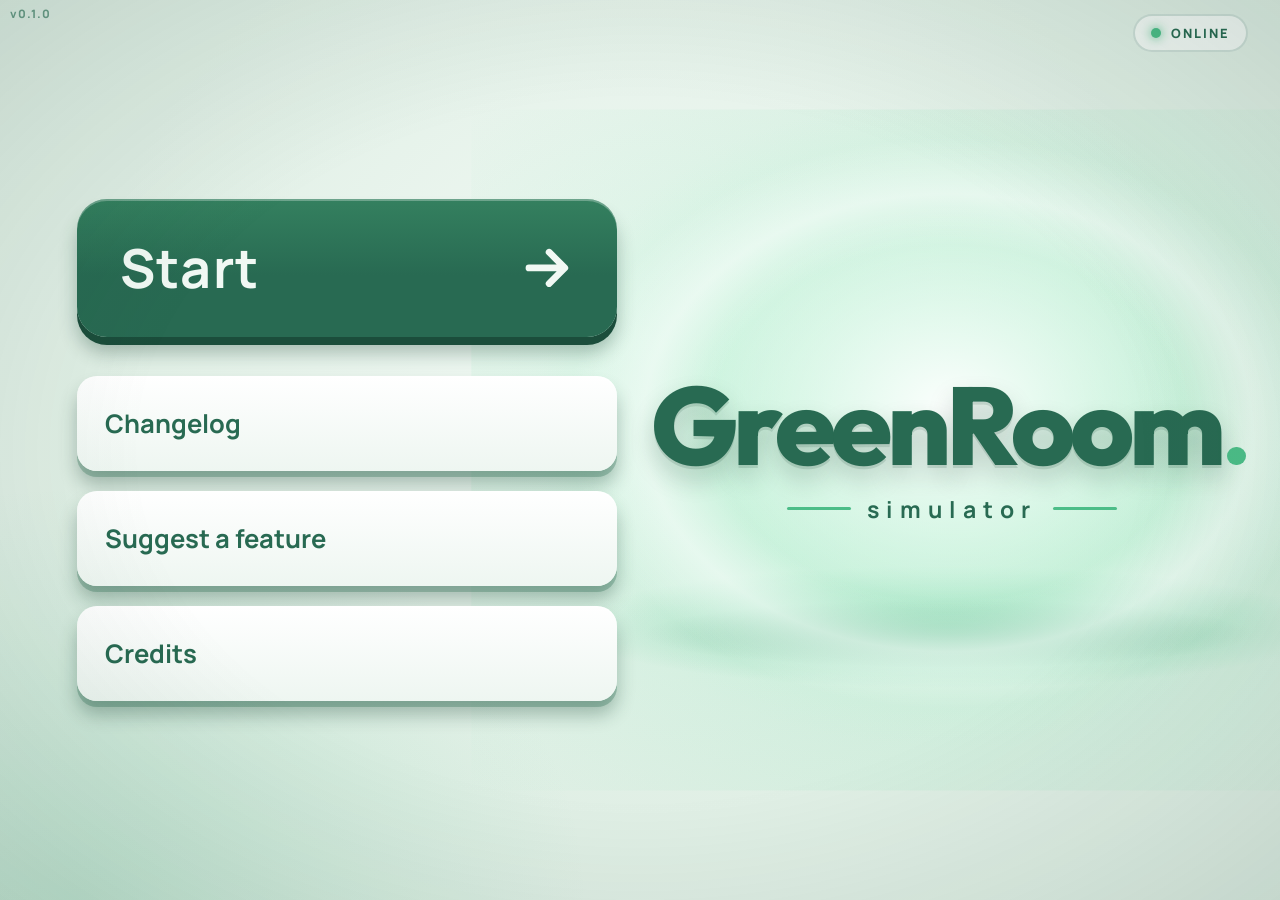
==== commit d1d4499b: "Add files via upload" ====
--- a/index.html
+++ b/index.html
@@ -15,13 +15,15 @@
   <link rel="stylesheet" href="css/home.css">     <!-- home screen -->
   <link rel="stylesheet" href="css/pages.css">    <!-- page headers + placeholder pages -->
   <link rel="stylesheet" href="css/setup.css">    <!-- setup screen (settings + cast) -->
+  <link rel="stylesheet" href="css/predefined.css"> <!-- cast tabs + predefined casts -->
   <link rel="stylesheet" href="css/episode.css">  <!-- basic episode screen (GRX test UI) -->
   <link rel="stylesheet" href="css/track-record.css"> <!-- track record table -->
+  <link rel="stylesheet" href="css/riggory.css">  <!-- riggory popup + button -->
 </head>
 <body>
 
   <!-- Version label: stuck to the top left of every screen. Change the text here when you release a new version. -->
-  <div class="version" id="app-version">v0.0DEV</div>
+  <div class="version" id="app-version">v0.1.0</div>
 
   <!-- ==========================================================
        SCREENS
@@ -38,21 +40,35 @@
   <!-- ============ HOME ============ -->
   <section class="screen screen--home is-active" data-screen="home">
 
-    <!-- Logo -->
-    <div class="brand">
-      <h1 class="wordmark">GreenRoom<i class="dot"></i></h1>
-      <p class="tag">simulator</p>
-    </div>
-
-    <!-- Main menu -->
-    <nav class="menu" aria-label="Main menu">
-      <button class="btn start" data-goto="setup" data-autofocus>Start</button>
-      <div class="row">
-        <button class="btn minor" data-goto="changelog">Changelog</button>
-        <button class="btn minor" data-goto="suggest">Suggest a feature</button>
-        <button class="btn minor" data-goto="credits">Credits</button>
-      </div>
-    </nav>
+    <!-- Online indicator (top right). js/main.js switches it to OFFLINE if the connection drops. -->
+    <div class="status" id="net-status" role="status" aria-live="polite">
+      <span class="status-dot" aria-hidden="true"></span><span class="status-text">ONLINE</span>
+    </div>
+
+    <div class="home-layout">
+
+      <!-- Logo (on the right, big) -->
+      <div class="brand">
+        <h1 class="wordmark">GreenRoom<i class="dot"></i></h1>
+        <p class="tag">simulator</p>
+      </div>
+
+      <!-- Main menu (on the left) -->
+      <nav class="menu" aria-label="Main menu">
+        <button class="btn start" data-goto="setup" data-autofocus>
+          <span>Start</span>
+          <svg class="arrow" viewBox="0 0 24 24" aria-hidden="true" focusable="false">
+            <path d="M4 12h15M13 5l7 7-7 7" fill="none" stroke="currentColor" stroke-width="3" stroke-linecap="round" stroke-linejoin="round"/>
+          </svg>
+        </button>
+        <div class="minor-list">
+          <button class="btn minor" data-goto="changelog">Changelog</button>
+          <button class="btn minor" data-goto="suggest">Suggest a feature</button>
+          <button class="btn minor" data-goto="credits">Credits</button>
+        </div>
+      </nav>
+
+    </div>
 
   </section>
 
@@ -82,18 +98,32 @@
 
       <!-- RIGHT: search, results, then your cast underneath -->
       <div class="cast-panel">
-        <h3 class="panel-title">Find your cast</h3>
-
-        <div class="cast-toolbar">
-          <input class="search" id="queen-search" type="search" placeholder="Search queens" aria-label="Search queens" autocomplete="off">
-          <button class="btn random" id="random-queen">Random queen</button>
-        </div>
-        <p class="results-count" id="results-count" aria-live="polite"></p>
-
-        <!-- Results: a message until you search, then the top 10 queens (js/cast.js) -->
-        <div class="results">
-          <p class="empty-state" id="grid-message" hidden></p>
-          <div class="queen-grid" id="queen-grid"></div>
+        <!-- Two tabs. "Your cast" (below) stays whichever tab is open. -->
+        <div class="cast-tabs" role="tablist" aria-label="How to pick your cast">
+          <button class="cast-tab" id="tab-btn-find" role="tab" data-tab="find" aria-selected="true" aria-controls="tab-find">Find your cast</button>
+          <button class="cast-tab" id="tab-btn-predefined" role="tab" data-tab="predefined" aria-selected="false" aria-controls="tab-predefined">Predefined casts</button>
+        </div>
+
+        <!-- TAB 1: search + random + results -->
+        <div class="cast-tab-panel" id="tab-find" role="tabpanel" aria-labelledby="tab-btn-find">
+          <div class="cast-toolbar">
+            <input class="search" id="queen-search" type="search" placeholder="Search queens" aria-label="Search queens" autocomplete="off">
+            <button class="btn random" id="random-queen">Random queen</button>
+          </div>
+          <p class="results-count" id="results-count" aria-live="polite"></p>
+
+          <!-- Results: a message until you search, then the top 10 queens (js/cast.js) -->
+          <div class="results">
+            <p class="empty-state" id="grid-message" hidden></p>
+            <div class="queen-grid" id="queen-grid"></div>
+          </div>
+        </div>
+
+        <!-- TAB 2: real seasons, by franchise (built by js/cast.js from the "seasons" in queens.json) -->
+        <div class="cast-tab-panel" id="tab-predefined" role="tabpanel" aria-labelledby="tab-btn-predefined" hidden>
+          <div class="predef-franchises" id="predef-franchises" role="group" aria-label="Franchise"></div>
+          <p class="predef-note" id="predef-note" aria-live="polite"></p>
+          <div class="predef-seasons" id="predef-seasons"></div>
         </div>
 
         <!-- Your cast: a card for every queen picked (built by js/cast.js) -->
@@ -137,7 +167,9 @@
   </section>
 
 
-  <!-- ============ CHANGELOG ============ -->
+  <!-- ============ CHANGELOG ============
+       To add a new version: copy the whole <article class="release"> block
+       and paste it ABOVE the previous one. -->
   <section class="screen screen--page" data-screen="changelog" aria-labelledby="title-changelog">
     <div class="page-head">
       <div class="page-header">
@@ -145,22 +177,66 @@
         <h2 class="page-title" id="title-changelog" tabindex="-1" data-autofocus>Changelog</h2>
       </div>
     </div>
-    <div class="placeholder-card">
-      <p>Version history will show up here.</p>
-    </div>
-  </section>
-
-
-  <!-- ============ SUGGEST A FEATURE ============ -->
-  <section class="screen screen--page" data-screen="suggest" aria-labelledby="title-suggest">
+
+    <div class="info-card">
+      <article class="release">
+        <header class="release-head">
+          <h3 class="release-version">v0.1.0 Release</h3>
+          <span class="release-date">Dec 2nd 2026</span>
+        </header>
+        <ul class="release-list">
+          <li>First public release of GreenRoom Simulator.</li>
+        </ul>
+      </article>
+    </div>
+  </section>
+
+
+  <!-- ============ SUGGEST A FEATURE ============
+       Built by js/suggest.js: the answers are sent to a Google Form (the
+       form address and question id are at the top of that file). -->
+  <section class="screen screen--page screen--suggest" data-screen="suggest" aria-labelledby="title-suggest">
     <div class="page-head">
       <div class="page-header">
         <button class="btn back" data-goto="home">Back</button>
         <h2 class="page-title" id="title-suggest" tabindex="-1" data-autofocus>Suggest a feature</h2>
       </div>
-    </div>
-    <div class="placeholder-card">
-      <p>A way to send feature ideas will go here.</p>
+      <p class="page-sub">Got an idea, or found a bug? Tell us below.</p>
+    </div>
+
+    <form class="suggest-card" id="suggest-form" novalidate>
+      <div class="suggest-field">
+        <span class="suggest-label" id="suggest-type-label">What is it?</span>
+        <div class="options" role="radiogroup" aria-labelledby="suggest-type-label">
+          <label class="opt"><input type="radio" name="type" value="Suggestion" checked><span class="opt-box"><span class="opt-text"><span class="opt-label">Suggestion</span></span></span></label>
+          <label class="opt"><input type="radio" name="type" value="Bug report"><span class="opt-box"><span class="opt-text"><span class="opt-label">Bug report</span></span></span></label>
+          <label class="opt"><input type="radio" name="type" value="Other"><span class="opt-box"><span class="opt-text"><span class="opt-label">Other</span></span></span></label>
+        </div>
+      </div>
+
+      <div class="suggest-field">
+        <label class="suggest-label" for="suggest-text">Your message</label>
+        <textarea class="search suggest-text" id="suggest-text" rows="6" maxlength="1000" placeholder="Describe your idea or the bug. The more detail, the better."></textarea>
+        <p class="suggest-count" id="suggest-count" aria-hidden="true">0 / 1000</p>
+      </div>
+
+      <!-- Spam trap: people never see this, bots fill it in -->
+      <div class="sr-only" aria-hidden="true">
+        <label>Leave this empty <input type="text" id="suggest-trap" tabindex="-1" autocomplete="off"></label>
+      </div>
+
+      <p class="suggest-status" id="suggest-status" role="status" aria-live="polite"></p>
+      <div class="suggest-actions">
+        <button class="btn small suggest-send" id="suggest-send" type="submit">Send</button>
+      </div>
+    </form>
+
+    <div class="suggest-card suggest-thanks" id="suggest-thanks" hidden>
+      <h3 class="panel-title">Thank you!</h3>
+      <p class="suggest-thanks-text">Your message has been sent. Every suggestion gets read.</p>
+      <div class="suggest-actions">
+        <button class="btn small" id="suggest-again" type="button">Send another</button>
+      </div>
     </div>
   </section>
 
@@ -173,8 +249,27 @@
         <h2 class="page-title" id="title-credits" tabindex="-1" data-autofocus>Credits</h2>
       </div>
     </div>
-    <div class="placeholder-card">
-      <p>Credits will go here.</p>
+
+    <div class="info-card">
+      <section class="credit-block">
+        <h3 class="credit-title">Created by</h3>
+        <p>Spencer</p>
+      </section>
+
+      <section class="credit-block">
+        <h3 class="credit-title">Built with</h3>
+        <p>Plain HTML, CSS and JavaScript. Fonts: Outfit and Manrope via Google Fonts.</p>
+      </section>
+
+      <section class="credit-block">
+        <h3 class="credit-title">Thanks</h3>
+        <p>Everyone who tested the simulator and sent suggestions.</p>
+      </section>
+
+      <section class="credit-block">
+        <h3 class="credit-title">Disclaimer</h3>
+        <p>GreenRoom Simulator is an unofficial fan project. It is not affiliated with or endorsed by World of Wonder, RuPaul's Drag Race or any related network. All names and images belong to their respective owners.</p>
+      </section>
     </div>
   </section>
 
@@ -190,6 +285,7 @@
   <script src="js/grx/grx-config.js" defer></script>
   <script src="js/grx/grx-engine.js" defer></script>
   <script src="js/dev.js" defer></script>
+  <script src="js/suggest.js" defer></script>
   <script src="js/track-record.js" defer></script>
   <script src="js/episode.js" defer></script>
   <script src="js/main.js" defer></script>
--- a/css/base.css
+++ b/css/base.css
@@ -6,7 +6,8 @@
      2. Base / page
      3. Screens (show/hide + switching animation)
      4. Buttons (shared 3D look)
-     5. Accessibility (reduced motion)
+     5. Version label
+     6. Accessibility (reduced motion)
    ========================================================================== */
 
 
@@ -182,7 +183,25 @@
 }
 
 
-/* ---------- 5. Accessibility ---------- */
+/* ---------- 5. Version label ----------
+   Fixed to the very top left, on every screen. Text is in index.html. */
+.version {
+  position: fixed;
+  top: 6px;
+  left: 10px;
+  z-index: 40;
+  font-family: var(--font-body);
+  font-weight: 800;
+  font-size: 0.72rem;
+  letter-spacing: 0.08em;
+  color: var(--ink);
+  opacity: 0.65;
+  pointer-events: none;          /* never blocks a click underneath */
+  user-select: none;
+}
+
+
+/* ---------- 6. Accessibility ---------- */
 @media (prefers-reduced-motion: reduce) {
   .screen.is-active { animation: none; }
   .btn { transition: none; }
--- a/css/home.css
+++ b/css/home.css
@@ -1,30 +1,83 @@
 /* ==========================================================================
    GreenRoom Simulator - css/home.css
-   The home screen: logo (wordmark) and the main menu buttons.
+   The home screen: buttons on the left, big logo on the right (with a 3D glow
+   behind it), and the ONLINE indicator in the top right.
    Sections:
-     1. Home screen layout, logo and menu
-     2. Accessibility (reduced motion)
+     1. Layout (two columns, stacks on small screens)
+     2. Logo (wordmark + "simulator") and its glow
+     3. Menu buttons
+     4. Online indicator
+     5. Accessibility (reduced motion)
    ========================================================================== */
 
 
-/* ---------- 1. Home screen ---------- */
+/* ---------- 1. Layout ---------- */
 .screen--home {
+  position: relative;
   justify-content: center;
-  gap: clamp(36px, 7vh, 80px);
-}
-
-/* Logo (wordmark) */
-.brand { user-select: none; }
+  overflow: hidden;                          /* the glow can never make the page scroll */
+  padding-left: clamp(24px, 6vw, 110px);     /* buttons sit well in from the left edge */
+  padding-right: clamp(24px, 4vw, 70px);
+}
+
+/* A very faint, still glow in the bottom left corner */
+.screen--home::before {
+  content: "";
+  position: absolute;
+  inset: 0;
+  z-index: 0;
+  pointer-events: none;
+  background: radial-gradient(ellipse 40% 46% at 6% 100%, rgba(76, 189, 136, 0.2) 0%, rgba(76, 189, 136, 0) 100%);
+}
+
+.home-layout {
+  position: relative;
+  z-index: 1;
+  width: min(100%, 1500px);
+  display: grid;
+  grid-template-columns: minmax(320px, 540px) minmax(0, 1fr);   /* buttons | logo (gets the rest) */
+  align-items: center;
+  gap: clamp(32px, 4vw, 64px);
+}
+
+.menu  { grid-column: 1; grid-row: 1; }
+.brand { grid-column: 2; grid-row: 1; justify-self: center; }
+
+/* Phones and small tablets: logo on top, buttons underneath */
+@media (max-width: 960px) {
+  .screen--home { padding-left: clamp(18px, 5vw, 48px); padding-right: clamp(18px, 5vw, 48px); }
+  .home-layout { grid-template-columns: 1fr; gap: clamp(28px, 6vh, 56px); }
+  .brand, .menu { grid-column: 1; }
+  .brand { grid-row: 1; }
+  .menu  { grid-row: 2; width: min(100%, 520px); margin: 0 auto; }
+}
+
+
+/* ---------- 2. Logo and its glow ---------- */
+/* The wordmark and "simulator" are ONE group: the group is only as wide as the
+   wordmark, and "simulator" is centred directly underneath it. */
+.brand {
+  position: relative;
+  isolation: isolate;                        /* keeps the glow behind the text, above the page */
+  display: flex;
+  flex-direction: column;
+  align-items: center;
+  width: fit-content;
+  max-width: 100%;
+  user-select: none;
+  text-align: center;
+}
 
 .wordmark {
   margin: 0;
   font-family: var(--font-logo);
   font-weight: 800;
-  font-size: clamp(3.4rem, 12vw, 12rem);   /* min, scales with screen, max */
+  font-size: clamp(3rem, 8.6vw, 11rem);      /* min, scales with screen, max */
   line-height: 0.9;
   letter-spacing: -0.045em;
   color: var(--ink);
   white-space: nowrap;
+  text-shadow: 0 0.03em 0 rgba(27, 77, 59, 0.14), 0 0.12em 0.22em rgba(18, 58, 43, 0.22);   /* a little depth */
 }
 
 /* The pulsing green dot after "GreenRoom" */
@@ -46,14 +99,14 @@
 
 /* "simulator" underneath, with a line either side */
 .tag {
-  margin: clamp(14px, 2.4vh, 28px) 0 0;
+  margin: clamp(12px, 2vh, 24px) 0 0;
   display: flex;
   align-items: center;
   justify-content: center;
-  gap: 18px;
-  padding-left: 0.32em;          /* balances the letter-spacing */
+  gap: 16px;
+  padding-left: 0.32em;          /* balances the letter-spacing so it is truly centred */
   font-weight: 700;
-  font-size: clamp(1rem, 2.1vw, 1.7rem);
+  font-size: clamp(0.9rem, 1.8vw, 1.7rem);
   letter-spacing: 0.32em;
   color: var(--ink);
 }
@@ -61,48 +114,147 @@
 .tag::before,
 .tag::after {
   content: "";
-  width: clamp(36px, 8vw, 120px);
+  width: clamp(28px, 5vw, 90px);
   height: 3px;
   border-radius: 2px;
   background: var(--accent);
 }
 
-/* Menu layout */
+/* The 3D glow. It is centred on the logo group, so it always follows the logo.
+   Layers, top to bottom: bright core, soft ring, mint halo, wide glow, then the
+   "floor": a mint glow and a dark soft shadow under the logo, like a lit stage.
+   Change the rgba() numbers to make it stronger or fainter. */
+.brand::before {
+  content: "";
+  position: absolute;
+  z-index: -1;
+  left: 50%;
+  top: 50%;
+  width: 170%;
+  aspect-ratio: 1.4;
+  transform: translate(-50%, -50%);
+  pointer-events: none;
+  background:
+    radial-gradient(ellipse 26% 30% at 50% 44%, rgba(255, 255, 255, 0.95) 0%, rgba(255, 255, 255, 0) 100%),
+    radial-gradient(ellipse 40% 42% at 50% 46%, rgba(255, 255, 255, 0) 62%, rgba(255, 255, 255, 0.5) 80%, rgba(255, 255, 255, 0) 100%),
+    radial-gradient(ellipse 44% 48% at 50% 46%, rgba(190, 245, 215, 0.8) 0%, rgba(140, 230, 185, 0) 100%),
+    radial-gradient(ellipse 70% 72% at 50% 50%, rgba(140, 230, 185, 0.42) 0%, rgba(140, 230, 185, 0) 100%),
+    radial-gradient(ellipse 40% 9% at 50% 76%, rgba(76, 189, 136, 0.55) 0%, rgba(76, 189, 136, 0) 100%),
+    radial-gradient(ellipse 32% 5% at 50% 77%, rgba(27, 77, 59, 0.32) 0%, rgba(27, 77, 59, 0) 100%);
+  animation: glow-breathe 11s ease-in-out infinite alternate;
+}
+
+@keyframes glow-breathe {
+  from { opacity: 0.8; transform: translate(-50%, -50%) scale(1); }
+  to   { opacity: 1;   transform: translate(-50%, -50%) scale(1.05); }
+}
+
+
+/* ---------- 3. Menu buttons ---------- */
 .menu {
-  width: min(100%, 860px);
+  width: 100%;
   display: flex;
   flex-direction: column;
-  gap: clamp(22px, 3.6vw, 36px);
-}
-
-/* The three smaller buttons in a line */
-.row {
-  display: grid;
-  grid-template-columns: repeat(3, 1fr);
-  gap: clamp(14px, 2.2vw, 26px);
-}
-
-/* The big main button */
+  gap: clamp(26px, 4.4vh, 42px);
+}
+
+/* The big Start button (normal button green), with an arrow on the right.
+   On hover it only gets a little lighter. */
 .btn.start {
-  font-size: clamp(2.3rem, 5vw, 4.2rem);
-  padding: clamp(24px, 4.6vh, 48px) 20px;
-  border-radius: 26px;
+  display: flex;
+  align-items: center;
+  justify-content: space-between;
+  gap: 16px;
+  padding: clamp(20px, 3.6vh, 36px) clamp(28px, 3.4vw, 46px);
+  font-size: clamp(2.4rem, 4.2vw, 4rem);
   letter-spacing: 0.02em;
-}
-
-/* The three smaller buttons */
+  text-align: left;
+  border-radius: 30px;
+}
+
+.btn.start:not(:disabled):hover,
+.btn.start:not(:disabled):focus-visible {
+  --edge: var(--ink-edge);
+  --lift: 8px;
+  color: var(--pale);
+  background: linear-gradient(180deg, #3f9673 0%, #2e7b5d 55%);
+  transform: translateY(-2px) scale(1.02);
+}
+
+.btn.start:not(:disabled):active {
+  --lift: 2px;
+  transform: translateY(5px) scale(1.01);
+}
+
+.btn.start .arrow {
+  flex: 0 0 auto;
+  width: 1em;
+  height: 1em;
+  transition: transform 0.14s ease;
+}
+
+.btn.start:not(:disabled):hover .arrow,
+.btn.start:not(:disabled):focus-visible .arrow { transform: translateX(8px); }
+
+/* Changelog / Suggest / Credits: quieter, whitish buttons stacked underneath */
+.minor-list {
+  display: flex;
+  flex-direction: column;
+  gap: 20px;
+}
+
 .btn.minor {
-  font-size: clamp(0.95rem, 1.9vw, 1.55rem);
-  padding: clamp(16px, 3vh, 30px) 12px;
-}
-
-/* Phones: stack the three small buttons */
-@media (max-width: 560px) {
-  .row { grid-template-columns: 1fr; }
-}
-
-
-/* ---------- 2. Accessibility ---------- */
+  --edge: rgba(40, 106, 82, 0.3);
+  --lift: 6px;
+  padding: clamp(20px, 3.4vh, 30px) 28px;
+  font-size: clamp(1.2rem, 2vw, 1.7rem);
+  text-align: left;
+  border-radius: 20px;
+  color: var(--ink);
+  background: linear-gradient(180deg, #ffffff 0%, #eef6f1 100%);
+}
+
+
+/* ---------- 4. Online indicator (top right) ---------- */
+.status {
+  position: absolute;
+  z-index: 2;
+  top: 14px;
+  right: clamp(14px, 3vw, 32px);
+  display: inline-flex;
+  align-items: center;
+  gap: 10px;
+  padding: 8px 16px;
+  font-family: var(--font-body);
+  font-weight: 800;
+  font-size: 0.8rem;
+  letter-spacing: 0.16em;
+  color: var(--ink);
+  background: rgba(255, 255, 255, 0.6);
+  border: 2px solid rgba(40, 106, 82, 0.18);
+  border-radius: 999px;
+  user-select: none;
+}
+
+.status-dot {
+  width: 10px;
+  height: 10px;
+  border-radius: 50%;
+  background: var(--accent);
+  box-shadow: 0 0 8px 2px var(--accent-soft);
+  animation: live 2.6s ease-out infinite;
+}
+
+/* Offline: grey dot, no glow */
+.status.is-offline .status-dot {
+  background: #9a9a9a;
+  box-shadow: none;
+  animation: none;
+}
+
+
+/* ---------- 5. Accessibility ---------- */
 @media (prefers-reduced-motion: reduce) {
-  .dot { animation: none; }
-}
+  .dot, .status-dot, .brand::before { animation: none; }
+  .btn.start .arrow { transition: none; }
+}
--- a/css/pages.css
+++ b/css/pages.css
@@ -1,11 +1,15 @@
 /* ==========================================================================
    GreenRoom Simulator - css/pages.css
    Pieces shared by every sub-screen (Back button bar, page title) and the
-   simple placeholder pages (Changelog, Suggest a feature, Credits).
+   simple pages (Changelog, Suggest a feature, Credits).
+   Sections:
+     1. Placeholder pages and shared page header
+     2. Suggest a feature form
+     3. Changelog and Credits
    ========================================================================== */
 
 
-/* ---------- Placeholder pages and shared page header ---------- */
+/* ---------- 1. Placeholder pages and shared page header ---------- */
 .screen--page {
   --page-width: 860px;                 /* content width; screens can override */
   justify-content: flex-start;
@@ -92,3 +96,125 @@
   font-size: clamp(1rem, 2vw, 1.35rem);
   color: var(--ink);
 }
+
+
+/* ---------- 2. Suggest a feature form (built by js/suggest.js) ---------- */
+.suggest-card {
+  width: min(100%, var(--page-width));
+  display: flex;
+  flex-direction: column;
+  gap: 22px;
+  padding: clamp(20px, 3vw, 34px);
+  text-align: left;
+  background: rgba(255, 255, 255, 0.45);
+  border: 2px solid rgba(40, 106, 82, 0.18);
+  border-radius: 28px;
+  box-shadow: 0 8px 20px rgba(18, 58, 43, 0.12);
+}
+
+.suggest-field { display: flex; flex-direction: column; gap: 10px; }
+
+.suggest-label {
+  font-family: var(--font-logo);
+  font-weight: 800;
+  font-size: 1.35rem;
+  letter-spacing: -0.02em;
+  color: var(--ink);
+}
+
+.suggest-card .options { margin-top: 0; }
+.suggest-card .opt-box { min-height: 64px; padding: 12px 16px; }
+
+.suggest-text {
+  flex: none;
+  width: 100%;
+  min-height: 170px;
+  resize: vertical;
+  font-size: 1.05rem;
+  line-height: 1.45;
+}
+
+.suggest-count {
+  margin: 0;
+  text-align: right;
+  font-size: 0.85rem;
+  font-weight: 700;
+  opacity: 0.7;
+}
+
+.suggest-status {
+  margin: 0;
+  min-height: 1.4em;
+  font-weight: 700;
+  line-height: 1.4;
+}
+.suggest-status.is-error { color: #7a1010; }
+
+.suggest-actions { display: flex; justify-content: flex-end; padding-bottom: 6px; }
+.suggest-thanks { align-items: center; text-align: center; }
+.suggest-thanks .suggest-actions { justify-content: center; }
+.suggest-thanks-text { margin: 0; font-weight: 700; font-size: 1.15rem; }
+
+
+/* ---------- 3. Changelog and Credits (text written in index.html) ----------
+   Same light card look as the suggest form and the settings panel. */
+.info-card {
+  width: min(100%, var(--page-width));
+  display: flex;
+  flex-direction: column;
+  gap: 22px;
+  padding: clamp(20px, 3vw, 34px);
+  text-align: left;
+  color: var(--ink);
+  background: rgba(255, 255, 255, 0.45);
+  border: 2px solid rgba(40, 106, 82, 0.18);
+  border-radius: 28px;
+  box-shadow: 0 8px 20px rgba(18, 58, 43, 0.12);
+}
+
+/* One version in the changelog */
+.release-head {
+  display: flex;
+  flex-wrap: wrap;
+  align-items: baseline;
+  justify-content: space-between;
+  gap: 8px 16px;
+  padding-bottom: 12px;
+  border-bottom: 3px solid var(--accent);
+}
+
+.release-version,
+.credit-title {
+  margin: 0;
+  font-family: var(--font-logo);
+  font-weight: 800;
+  letter-spacing: -0.02em;
+}
+
+.release-version { font-size: clamp(1.4rem, 3vw, 2rem); }
+.credit-title    { font-size: 1.2rem; margin-bottom: 6px; }
+
+.release-date {
+  font-weight: 700;
+  opacity: 0.75;
+}
+
+.release-list {
+  margin: 16px 0 0;
+  padding-left: 1.2em;
+  font-weight: 700;
+  line-height: 1.6;
+}
+
+/* Older versions sit underneath with a divider */
+.release + .release {
+  padding-top: 22px;
+  border-top: 2px solid rgba(40, 106, 82, 0.15);
+}
+
+/* Credits sections */
+.credit-block p {
+  margin: 0 0 6px;
+  font-weight: 700;
+  line-height: 1.5;
+}
--- a/css/setup.css
+++ b/css/setup.css
@@ -180,6 +180,10 @@
   opacity: 0.7;
 }
 
+
+/* Choices locked by the chosen format (e.g. Lip Sync Legacy forces a Regular premiere) */
+.opt--disabled input { cursor: not-allowed; }
+.opt--disabled .opt-box { opacity: 0.4; }
 
 /* Locked choices (still in development): blurred, lock icon on top.
    They are buttons: clicking one opens the "coming soon" popup. */
--- a/css/predefined.css
+++ b/css/predefined.css
@@ -0,0 +1,124 @@
+/* ==========================================================================
+   GreenRoom Simulator - css/predefined.css
+   The two tabs above the cast picker (Find your cast / Predefined casts) and
+   the predefined casts tab: franchise buttons + one small card per real season.
+   Uses the colour tokens from base.css. Load after setup.css.
+   ========================================================================== */
+
+/* ---------- Tabs ---------- */
+.cast-tabs {
+  display: flex;
+  flex-wrap: wrap;
+  gap: 10px;
+  margin: 0 0 6px;
+  padding-bottom: 6px;           /* room for the active tab's underside */
+}
+
+.cast-tab {
+  font-family: var(--font-logo);
+  font-weight: 800;
+  font-size: clamp(1.05rem, 2vw, 1.4rem);
+  letter-spacing: -0.02em;
+  padding: 10px 22px;
+  color: var(--ink);
+  background: rgba(255, 255, 255, 0.55);
+  border: 3px solid rgba(40, 106, 82, 0.35);
+  border-radius: 14px;
+  cursor: pointer;
+  transition: background 0.14s ease, color 0.14s ease, border-color 0.14s ease, transform 0.14s ease;
+}
+.cast-tab:hover,
+.cast-tab:focus-visible { border-color: var(--accent); outline: none; }
+.cast-tab[aria-selected="true"] {
+  color: var(--pale);
+  background: var(--ink);
+  border-color: var(--ink);
+  box-shadow: 0 4px 0 var(--ink-edge);
+}
+
+/* Each tab's content stacks the same way */
+.cast-tab-panel {
+  display: flex;
+  flex-direction: column;
+  gap: 16px;
+}
+
+/* ---------- Predefined casts ---------- */
+.predef-franchises {
+  display: flex;
+  flex-wrap: wrap;
+  gap: 10px;
+}
+
+.franchise-pill {
+  font-family: var(--font-body);
+  font-weight: 800;
+  font-size: 0.95rem;
+  padding: 9px 18px;
+  color: var(--ink);
+  background: rgba(255, 255, 255, 0.6);
+  border: 3px solid transparent;
+  border-radius: 999px;
+  box-shadow: 0 3px 0 rgba(27, 77, 59, 0.25);
+  cursor: pointer;
+  transition: border-color 0.14s ease, background 0.14s ease, color 0.14s ease;
+}
+.franchise-pill:hover,
+.franchise-pill:focus-visible { border-color: var(--accent); outline: none; }
+.franchise-pill[aria-pressed="true"] {
+  color: var(--ink-deep);
+  background: var(--accent);
+  box-shadow: 0 3px 0 var(--accent-edge);
+}
+
+.predef-note {
+  margin: 0;
+  font-weight: 700;
+  font-size: 0.95rem;
+  color: var(--ink);
+  opacity: 0.8;
+}
+
+.predef-seasons {
+  display: grid;
+  grid-template-columns: repeat(auto-fill, minmax(118px, 1fr));
+  gap: 10px;
+  padding-bottom: 6px;
+}
+
+.season-card {
+  display: flex;
+  flex-direction: column;
+  align-items: flex-start;
+  gap: 1px;
+  padding: 8px 12px 10px;
+  font-family: var(--font-body);
+  text-align: left;
+  color: var(--ink);
+  background: rgba(255, 255, 255, 0.7);
+  border: 3px solid transparent;
+  border-radius: 14px;
+  cursor: pointer;
+  box-shadow: 0 3px 0 rgba(27, 77, 59, 0.25), 0 5px 10px rgba(18, 58, 43, 0.12);
+  transition: transform 0.14s ease, border-color 0.14s ease, box-shadow 0.14s ease, background 0.14s ease;
+}
+.season-card:hover,
+.season-card:focus-visible { transform: translateY(-2px) scale(1.03); border-color: var(--accent); outline: none; }
+.season-card.is-active {
+  background: #fff;
+  border-color: var(--accent);
+  box-shadow: 0 3px 0 var(--accent-edge), 0 5px 10px rgba(18, 58, 43, 0.12);
+}
+
+.season-name {
+  font-family: var(--font-logo);
+  font-weight: 800;
+  font-size: 1.05rem;
+  line-height: 1.1;
+  letter-spacing: -0.02em;
+}
+.season-count { font-weight: 700; font-size: 0.72rem; opacity: 0.75; }
+
+@media (prefers-reduced-motion: reduce) {
+  .cast-tab, .franchise-pill, .season-card { transition: none; }
+}
--- a/css/track-record.css
+++ b/css/track-record.css
@@ -29,6 +29,8 @@
   --tr-top2: #00bfff;
   --tr-high: #add8e6;
   --tr-safe: #fafafa;
+  --tr-safe-crit: #fff2cc;      /* SAFE but critiqued (Talent Show) */
+  --tr-run:  #d2ffb5;           /* RUN: not performing this week (Talent Show) */
   --tr-low:  #ffb6c1;
   --tr-btm:  #ff6347;
   --tr-elim: #ff0000;
@@ -135,6 +137,9 @@
 .p-top2 { background: var(--tr-top2); font-weight: 900; }
 .p-high { background: var(--tr-high); }
 .p-safe { background: var(--tr-safe); }
+.p-safe-crit { background: var(--tr-safe-crit); }
+.p-run  { background: var(--tr-run); }          /* black text, set by .track */
+/* BTM1 (Talent Show week 1) reuses .p-btm */
 .p-low  { background: var(--tr-low); }
 .p-btm  { background: var(--tr-btm); }
 .p-elim { background: var(--tr-elim); font-weight: 900; }
@@ -148,3 +153,6 @@
 .p-guest  { background: #cccccc; color: #000; font-size: 11px; }
 .p-lost-r1 { background: #ff7c00; color: #000; font-weight: 900; font-size: 10px; line-height: 1.15; white-space: pre-line; }
 .p-finale-elim { background: #9e512c; color: #fff; font-weight: 900; font-size: 11px; }
+/* Double sashay / double shantay placements */
+.track td.p-double-elim { background: #8b0000; color: #fff; }
+.track td.p-double-btm  { background: #ff69b4; }
--- a/css/riggory.css
+++ b/css/riggory.css
@@ -0,0 +1,161 @@
+/* ==========================================================================
+   GreenRoom Simulator - css/riggory.css
+   The Choose Outcome button, its popup, and the track record note.
+   Built on the existing look: .modal (setup.css), .btn (base.css) and the
+   queen cards (setup.css). Load after setup.css, episode.css, track-record.css.
+   ========================================================================== */
+
+/* ---------- Choose Outcome button ---------- */
+/* Continue + Choose Outcome sit side by side */
+.episode-controls {
+  display: flex;
+  flex-wrap: wrap;
+  align-items: center;
+  justify-content: center;
+  gap: 16px 20px;
+}
+
+/* ---------- The popup ---------- */
+.modal--rig { width: min(94vw, 580px); padding: 26px 22px 24px; }
+.modal--rig.modal--wide { width: min(94vw, 680px); }   /* up to 5 queens in one row */
+.modal--rig .modal-title { font-size: 1.6rem; margin-bottom: 8px; }
+.modal--rig .modal-text { margin-bottom: 18px; font-size: 0.95rem; }
+
+/* Small queen cards in one line. Reuses .queen-card (photo, name fade), but
+   the selected glow takes its colour from the kind of pick (the colour of the
+   placement she will get):
+   winner = WIN blue, saved from the bottom = LOW pink, stays = green,
+   finale winner = gold, finale cut = brown. Crown lip syncs = normal green. */
+.rig-grid {
+  --name-size: 0.85rem;
+  --name-size-long: 0.75rem;
+  --name-size-xlong: 0.66rem;
+  --rig-glow: var(--accent);
+  display: flex;
+  flex-wrap: nowrap;
+  justify-content: center;
+  gap: 14px;
+  margin: 0 0 22px;
+  padding: 8px 6px;             /* room so the glow isn't cut off */
+}
+.rig-grid[data-kind="win"]        { --rig-glow: #4169e1; }   /* same as the WIN tag */
+.rig-grid[data-kind="low"]        { --rig-glow: #ea9999; }   /* same as the LOW tag */
+.rig-grid[data-kind="top2"]       { --rig-glow: #00bfff; }   /* same as the TOP 2 tag */
+.rig-grid[data-kind="finale-win"] { --rig-glow: #ffd100; }   /* WINNER gold */
+.rig-grid[data-kind="finale-cut"] { --rig-glow: #9e512c; }   /* finale ELIM brown */
+
+.modal--rig .rig-grid .queen-card {
+  /* fixed size, so nothing else can stretch it */
+  flex: none;
+  width: 130px !important;
+  height: 162px !important;
+  min-width: 0;
+  opacity: 0.72;
+}
+.modal--rig .rig-grid[data-kind="top2"] .queen-card { width: 100px !important; height: 125px !important; }
+.modal--rig .rig-grid[data-kind="top2"] { gap: 10px; }
+.modal--rig .rig-grid .queen-card::before { display: none; }   /* the 4:5 spacer isn't needed with a fixed size */
+.rig-grid .queen-card:hover,
+.rig-grid .queen-card:focus-visible { opacity: 1; }
+.rig-grid .queen-card .queen-name { padding: 20px 4px 5px; }
+
+.rig-grid .queen-card.is-selected {
+  opacity: 1;
+  box-shadow: 0 0 0 3px var(--rig-glow), 0 0 20px 5px var(--rig-glow);
+}
+/* The glow shows the pick, so no tick is needed */
+.rig-grid .queen-check { display: none !important; }
+
+/* Phones: a size that fits */
+@media (max-width: 560px) {
+  .modal--rig .rig-grid .queen-card { width: 96px !important; height: 120px !important; }
+  .modal--rig .rig-grid[data-kind="top2"] .queen-card { width: 66px !important; height: 83px !important; }
+}
+
+/* Cancel / Lock In: the main buttons */
+.rig-actions {
+  display: flex;
+  flex-wrap: wrap;
+  justify-content: center;
+  gap: 14px 18px;
+  padding-bottom: 12px;         /* room for the buttons' 3D underside */
+}
+
+/* ---------- "More options" (Save Both / Eliminate Both) ---------- */
+.rig-double {
+  display: flex;
+  flex-direction: column;
+  align-items: center;
+  gap: 12px;
+  margin: 6px 0 0;
+}
+.rig-double:empty { display: none; }
+
+/* Quiet caps label, like "THE RUNWAY" */
+.rig-more {
+  font-family: var(--font-body);
+  font-size: 0.68rem;
+  font-weight: 700;
+  letter-spacing: 0.22em;
+  text-transform: uppercase;
+  padding: 4px 8px;
+  color: var(--ink);
+  background: none;
+  border: 0;
+  opacity: 0.5;
+  cursor: pointer;
+}
+.rig-more:hover,
+.rig-more:focus-visible,
+.rig-more[aria-expanded="true"] { opacity: 0.85; outline: none; }
+
+/* The extra menu: colours match the placements */
+.rig-more-panel {
+  display: flex;
+  flex-wrap: wrap;
+  justify-content: center;
+  gap: 10px;
+}
+.rig-opt {
+  font-family: var(--font-body);
+  font-size: 0.82rem;
+  font-weight: 800;
+  padding: 9px 16px;
+  border: 0;
+  border-radius: 12px;
+  cursor: pointer;
+  opacity: 0.8;
+  transition: opacity 0.12s ease, box-shadow 0.12s ease;
+}
+.rig-opt:hover,
+.rig-opt:focus-visible { opacity: 1; outline: none; }
+.rig-opt--shantay { background: #ff69b4; color: var(--ink-deep); }   /* double save = BTM2 pink */
+.rig-opt--sashay  { background: #8b0000; color: #fff; }              /* double elim = deep red */
+.rig-opt[aria-pressed="true"] { opacity: 1; box-shadow: 0 0 0 3px #fff, 0 0 0 6px currentColor; }
+
+/* ---------- Keeping the popup smooth ----------
+   The episode scene behind it has looping animations (glows, confetti) and
+   the popup blurs whatever is behind it, which is expensive. So while it is
+   open the animations behind it are paused. If it is still slow on an old
+   device, delete the backdrop-filter lines below to drop the blur. */
+body.rig-open .episode-stage,
+body.rig-open .episode-stage *,
+body.rig-open .confetti,
+body.rig-open .confetti * { animation-play-state: paused !important; }
+
+.modal--rig::backdrop {
+  -webkit-backdrop-filter: blur(2px);
+  backdrop-filter: blur(2px);
+}
+.modal--rig .rig-grid .queen-card { transition: opacity 0.12s ease, box-shadow 0.12s ease; }
+
+/* ---------- Track record note ---------- */
+.track-block { display: inline-block; max-width: 100%; }
+
+.track-note {
+  margin: 8px 2px 0;
+  font-size: 0.8rem;
+  font-style: italic;
+  text-align: left;
+  color: #8a8a8a;
+}
